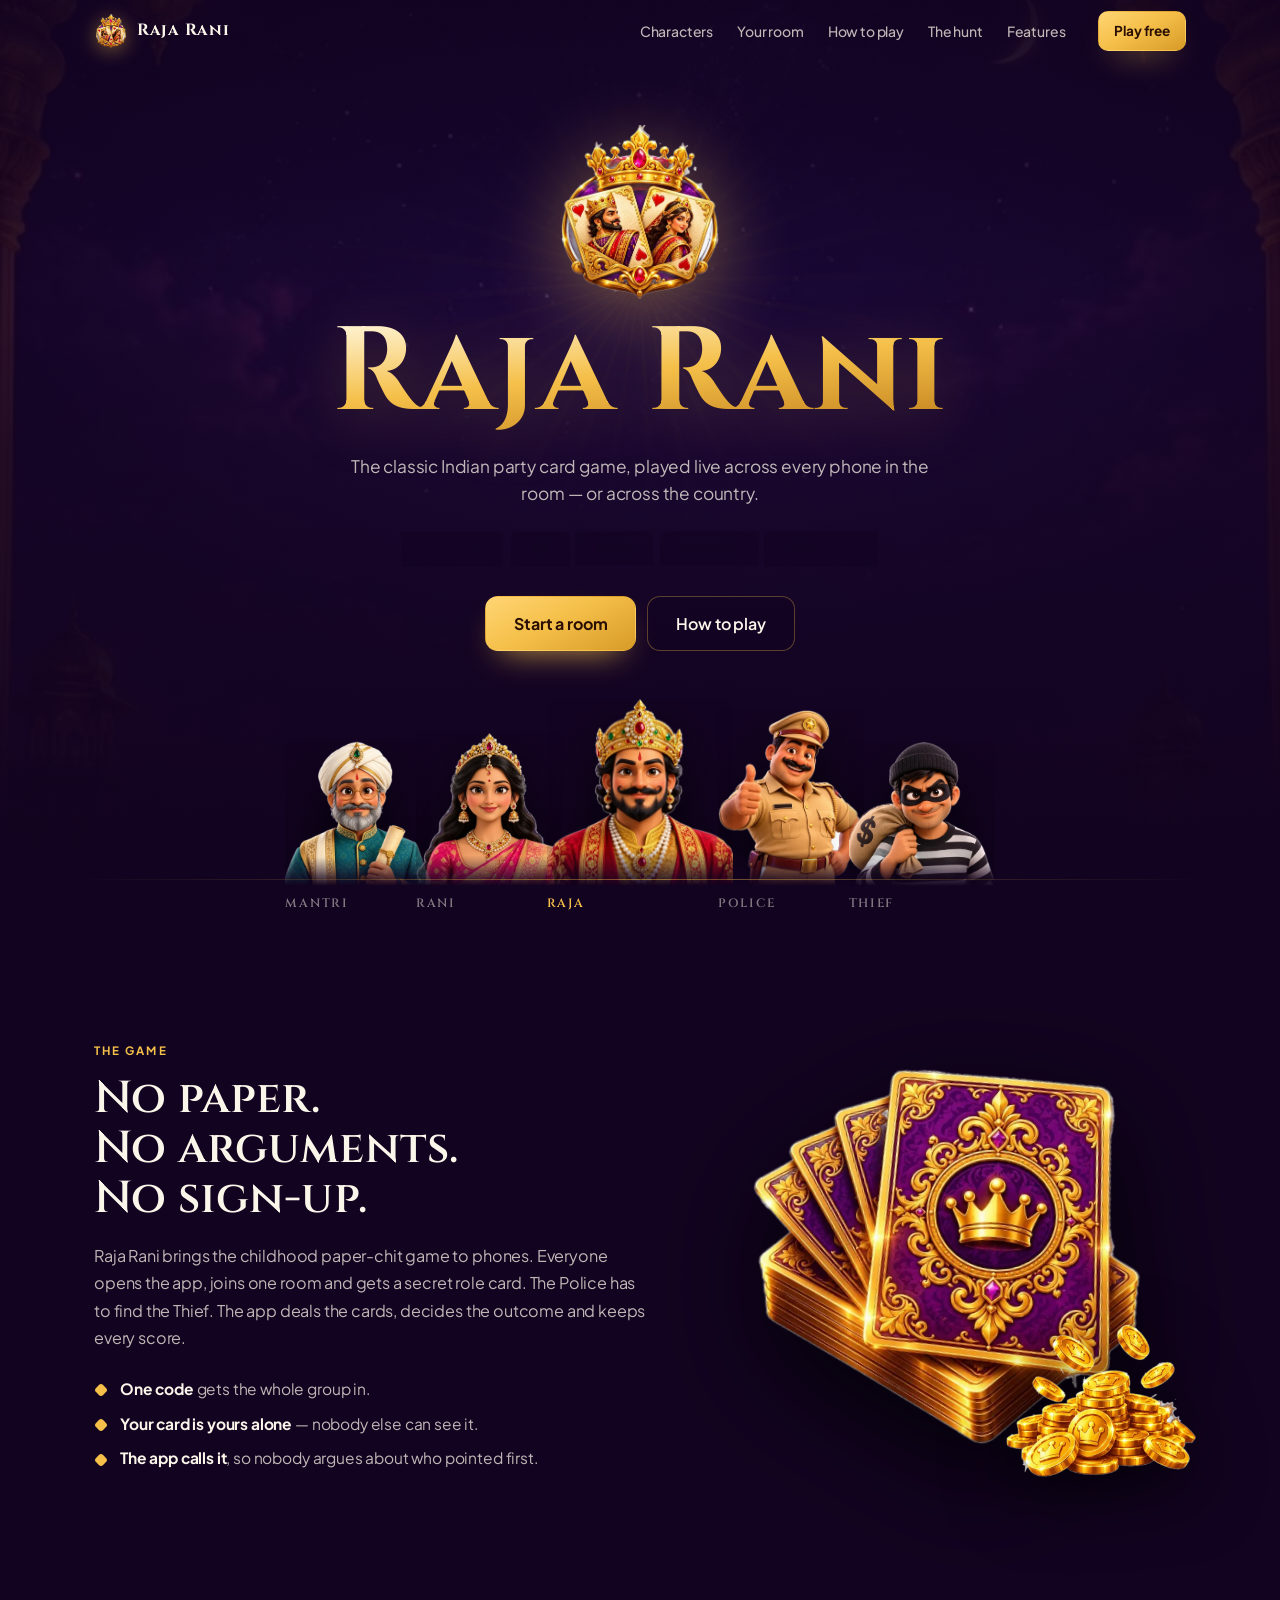
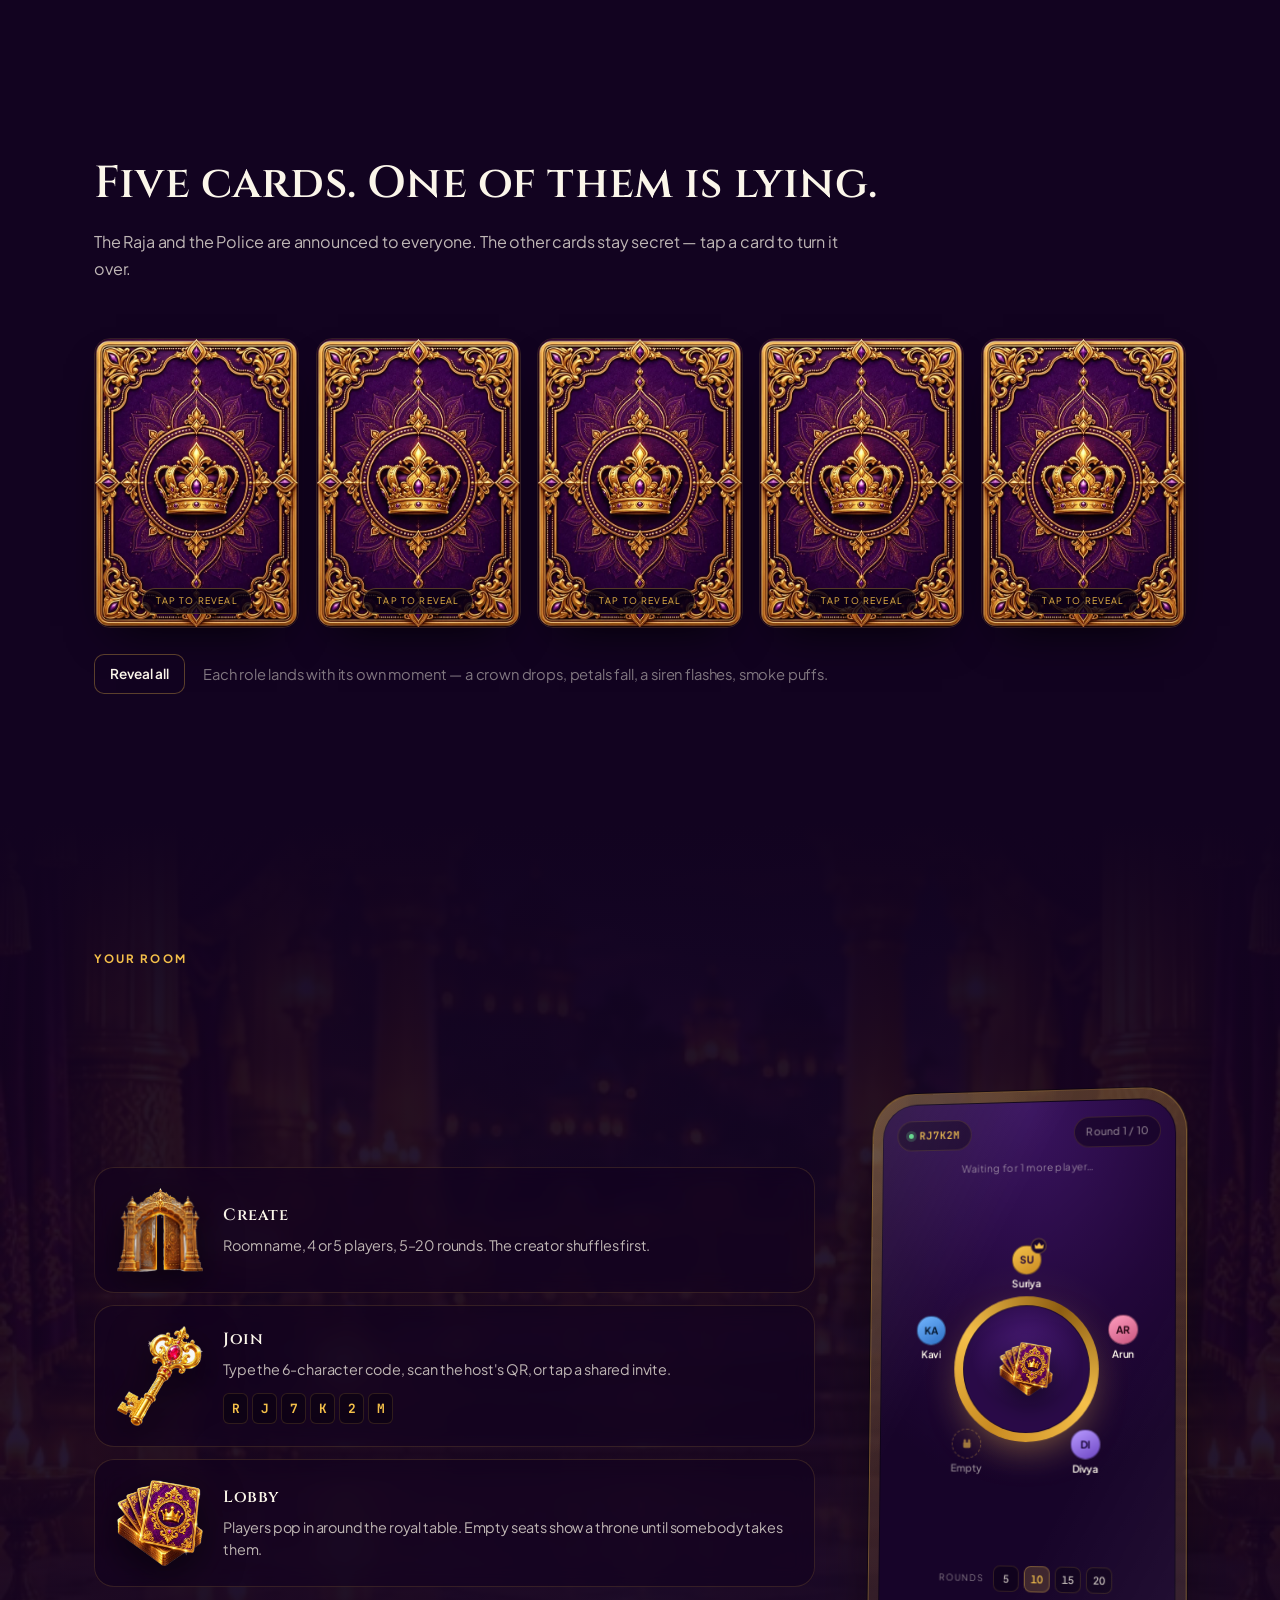
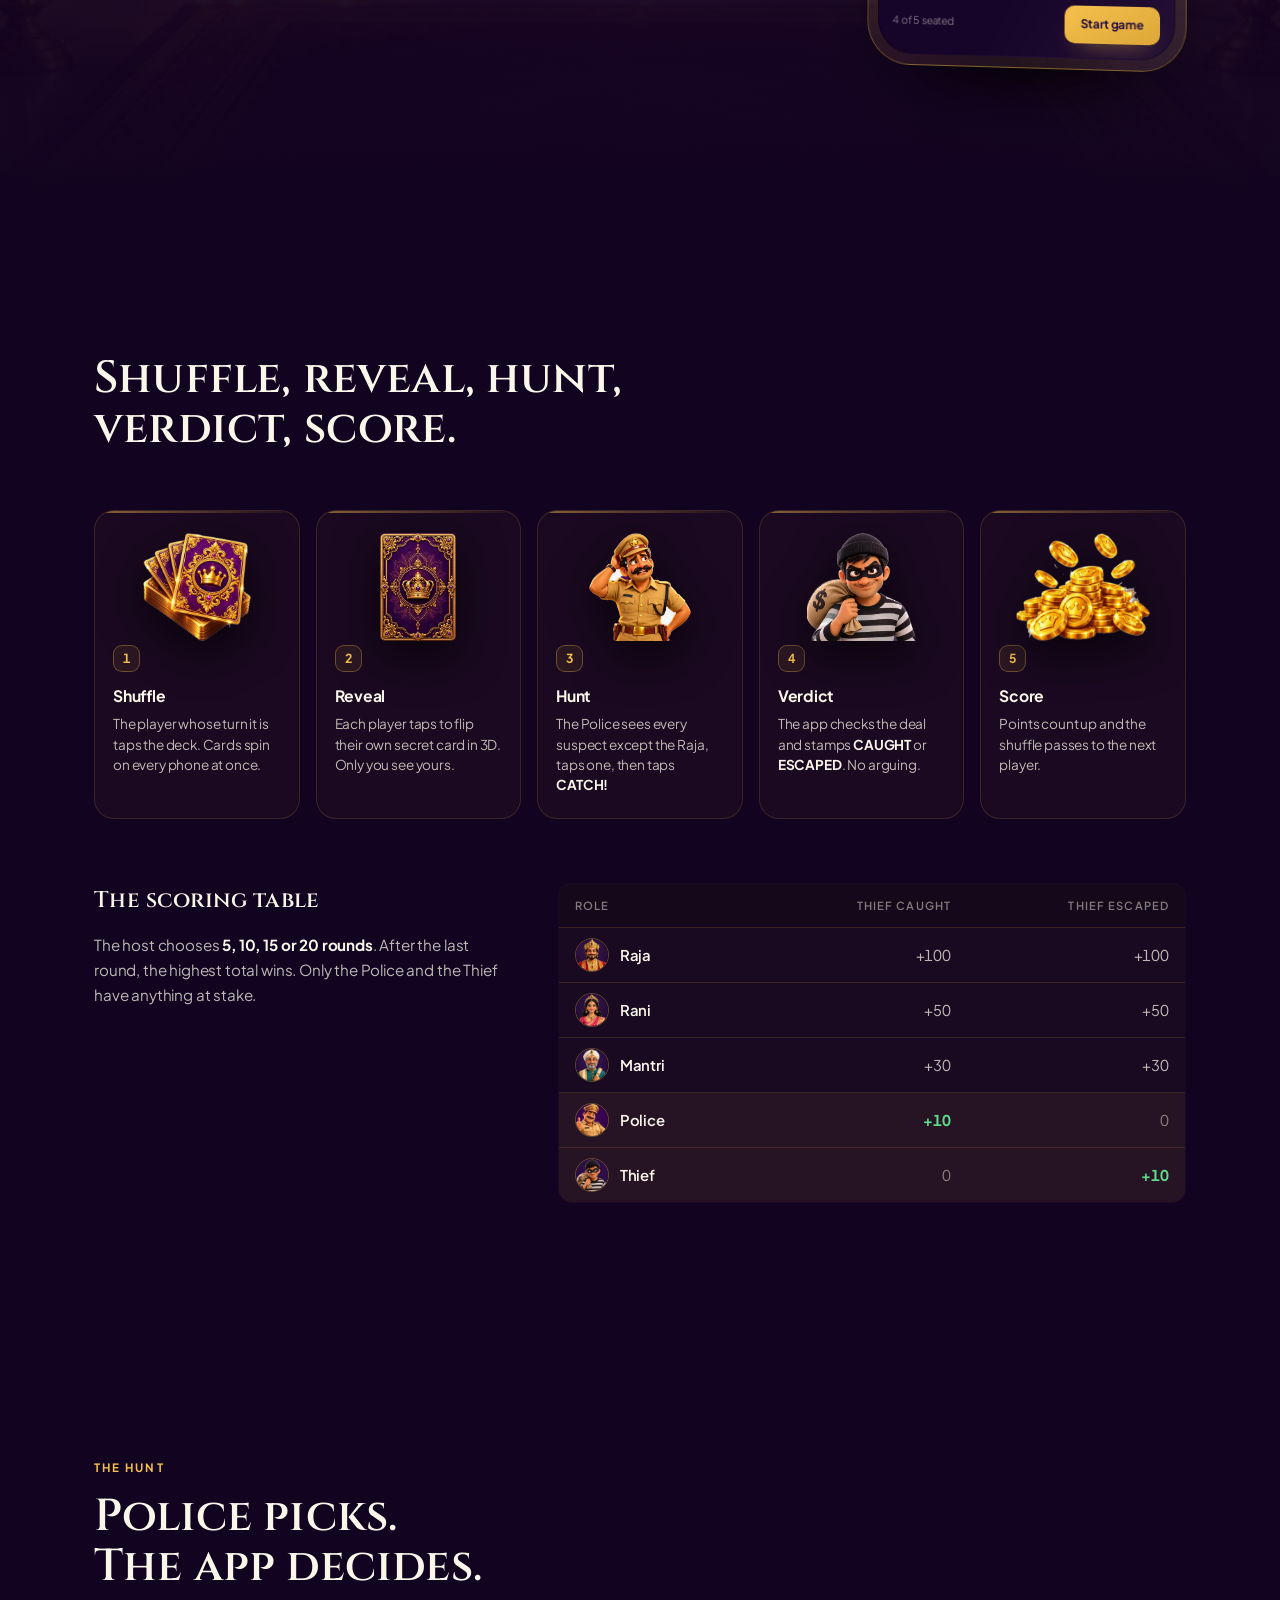
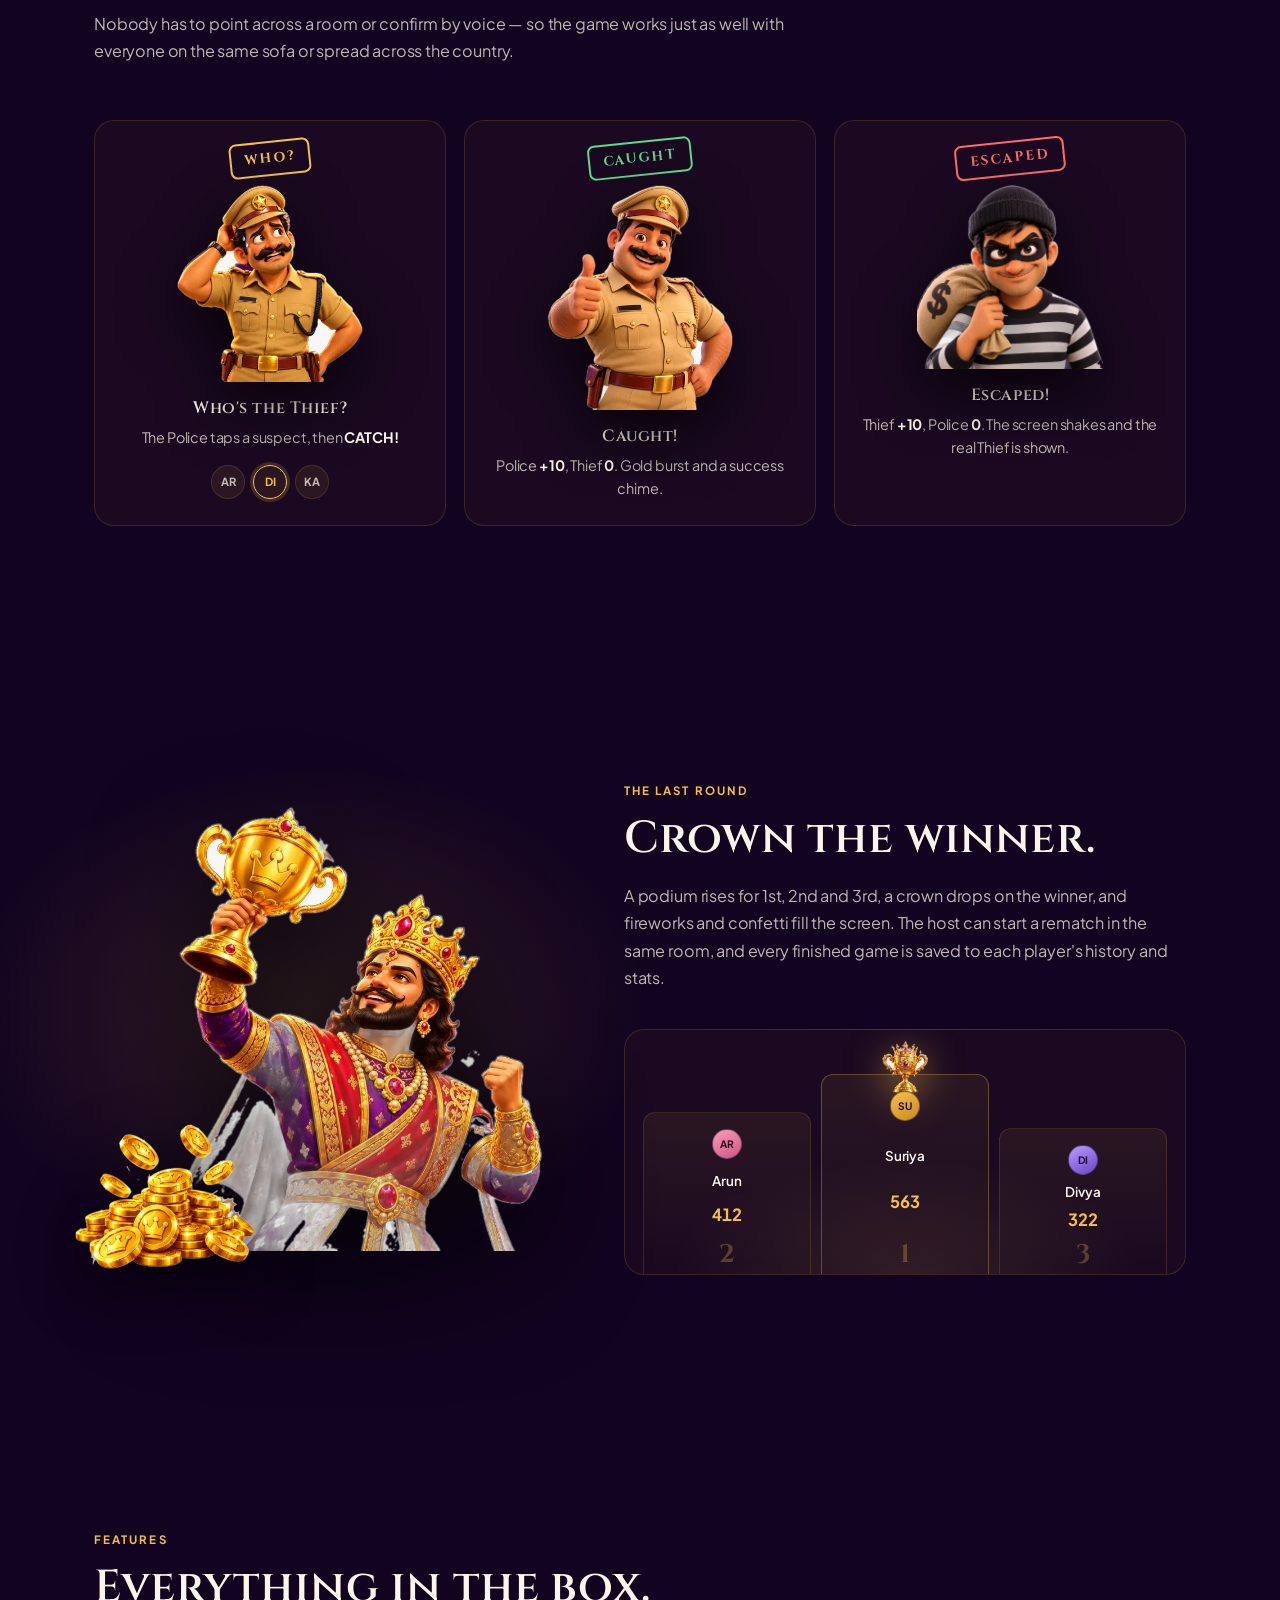
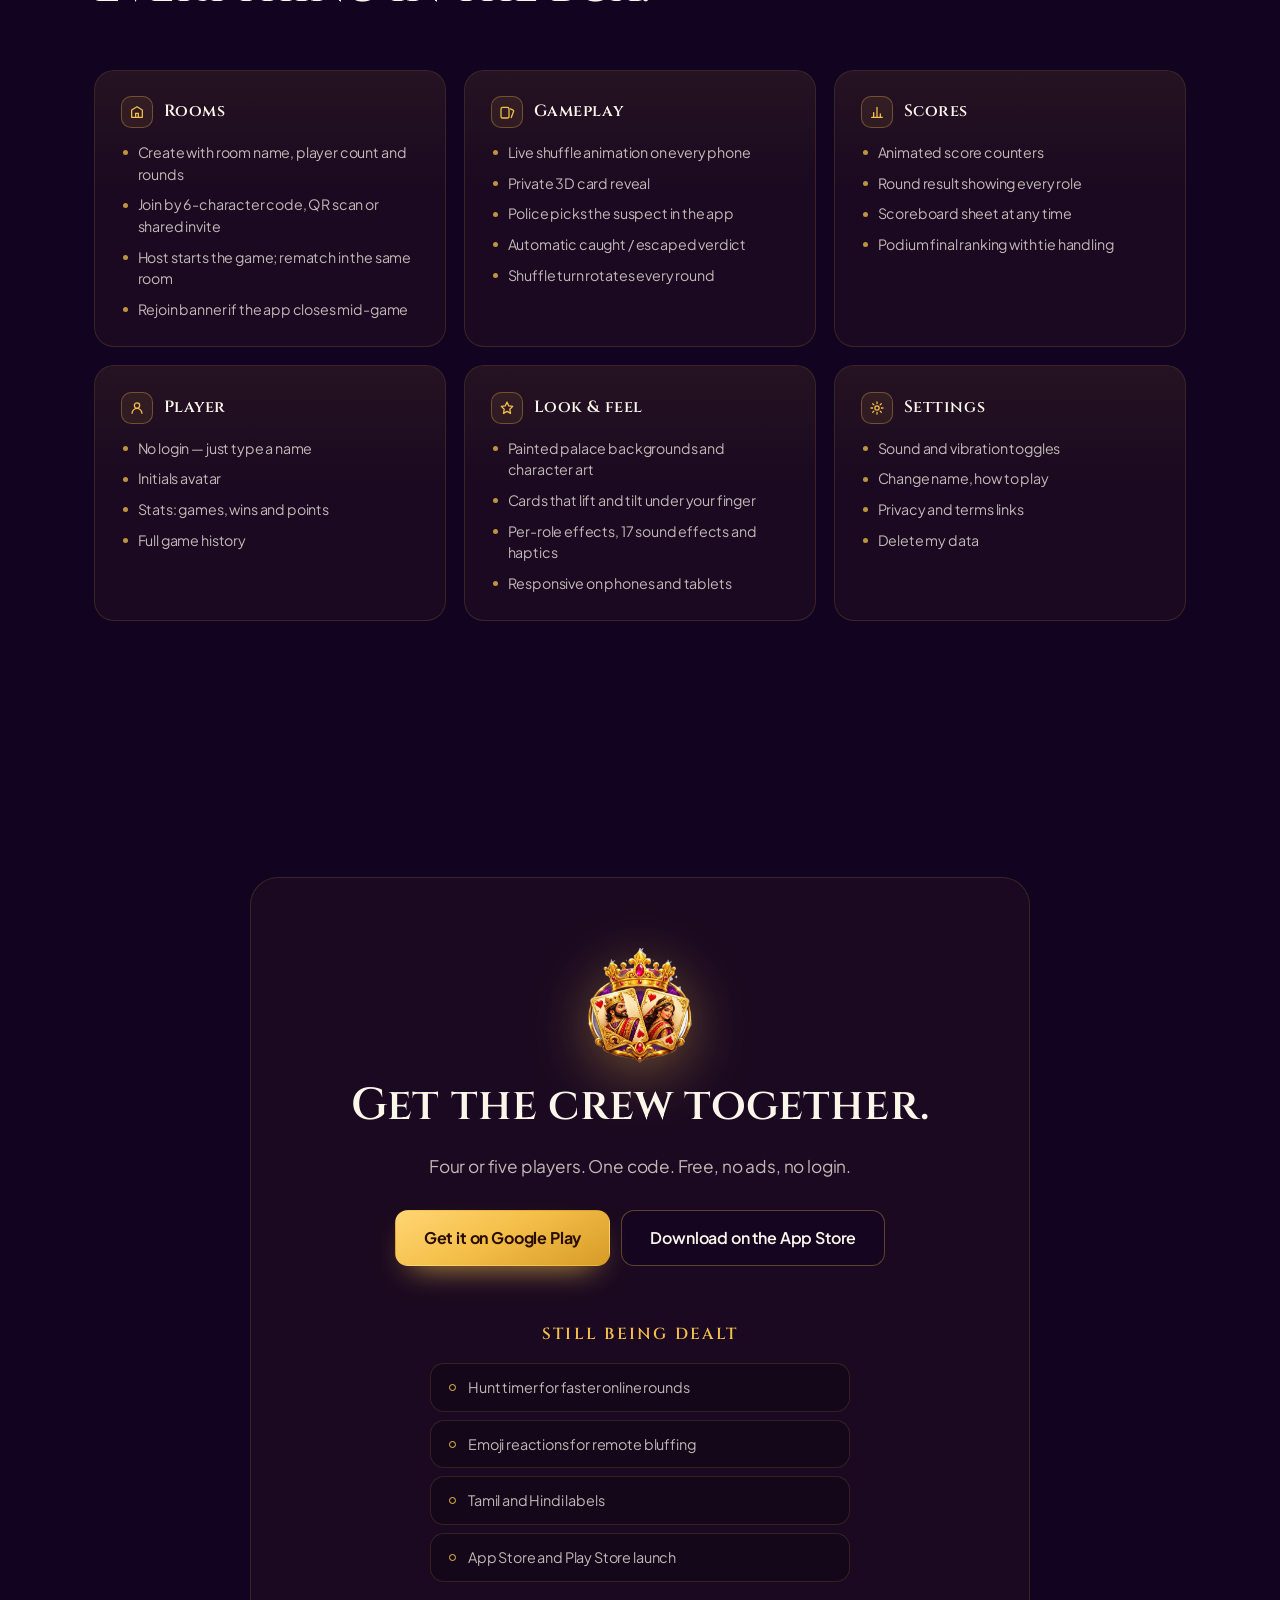
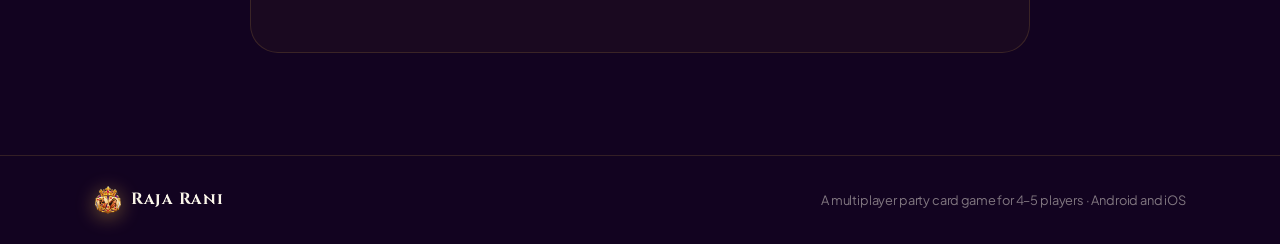
==== index.html @ c4e8ef0a "Add Raja Rani marketing site A single-page site for the Raja Rani party card game, built from the ga" ====
<!DOCTYPE html>
<html lang="en">
<head>
<meta charset="utf-8">
<meta name="viewport" content="width=device-width, initial-scale=1, viewport-fit=cover">
<title>Raja Rani — Multiplayer Party Card Game</title>
<meta name="description" content="The classic Indian party card game, played live across every phone in the room — or across the country. One room, one code, five secret roles. The Police has to find the Thief. Free, no login.">
<meta name="color-scheme" content="dark">
<meta name="theme-color" content="#130321">
<meta property="og:title" content="Raja Rani — Multiplayer Party Card Game">
<meta property="og:description" content="One room, one code, five secret roles. The Police has to find the Thief. Free, no login, 4–5 players.">
<meta property="og:type" content="website">
<meta property="og:image" content="assets/img/logo.webp">
<link rel="preconnect" href="https://fonts.googleapis.com">
<link rel="preconnect" href="https://fonts.gstatic.com" crossorigin>
<link href="https://fonts.googleapis.com/css2?family=Cinzel:wght@500;600;700&family=Plus+Jakarta+Sans:wght@400;500;600;700&family=JetBrains+Mono:wght@500&display=swap" rel="stylesheet">
<link rel="preload" as="image" href="assets/img/bg-palace.webp">
<link rel="preload" as="image" href="assets/img/logo.webp">
<link rel="stylesheet" href="styles.css">
<link rel="icon" href="assets/img/logo.webp">
</head>
<body>
<a class="skip-link" href="#main">Skip to content</a>

<!-- ───────── NAV ───────── -->
<header class="nav" id="nav">
  <div class="nav__inner">
    <a class="brand" href="#top" aria-label="Raja Rani, top of page">
      <img class="brand__mark" src="assets/img/logo.webp" alt="" width="36" height="36" decoding="async">
      <span class="brand__name">Raja&nbsp;Rani</span>
    </a>
    <nav class="nav__links" aria-label="Sections">
      <a href="#roles">Characters</a>
      <a href="#rooms">Your room</a>
      <a href="#round">How to play</a>
      <a href="#hunt">The hunt</a>
      <a href="#features">Features</a>
    </nav>
    <div class="nav__actions">
      <a class="btn btn--gold btn--sm" href="#get">Play free</a>
    </div>
  </div>
</header>

<main id="main">

<!-- ═════════ HERO ═════════ -->
<section class="hero" id="top">
  <div class="hero__bg" aria-hidden="true">
    <img src="assets/img/bg-palace.webp" alt="" width="619" height="1100" fetchpriority="high" decoding="async">
  </div>
  <div class="hero__rays" aria-hidden="true"></div>
  <div class="hero__veil" aria-hidden="true"></div>

  <div class="wrap hero__inner">
    <img class="hero__logo reveal" src="assets/img/logo.webp" alt="Raja Rani" width="691" height="760" fetchpriority="high" decoding="async">

    <h1 class="display reveal" style="--i:1">Raja Rani</h1>

    <p class="lede reveal" style="--i:2">
      The classic Indian party card game, played live across every phone in the room —
      or across the country.
    </p>

    <div class="chips reveal" style="--i:3">
      <span class="chip chip--gold">4–5 players</span>
      <span class="chip chip--gold">Free</span>
      <span class="chip">No login</span>
      <span class="chip">Plays online</span>
      <span class="chip">Android &amp; iOS</span>
    </div>

    <div class="hero__cta reveal" id="get" style="--i:4">
      <a class="btn btn--gold btn--lg" href="#rooms">Start a room</a>
      <a class="btn btn--ghost btn--lg" href="#round">How to play</a>
    </div>
  </div>

  <!-- the cast, lined up on the palace steps -->
  <div class="cast" aria-hidden="true">
    <figure class="cast__fig reveal" style="--i:0"><img src="assets/img/cut-mantri.webp" alt="" width="760" height="756" decoding="async"><figcaption>Mantri</figcaption></figure>
    <figure class="cast__fig reveal" style="--i:1"><img src="assets/img/cut-rani.webp" alt="" width="724" height="760" decoding="async"><figcaption>Rani</figcaption></figure>
    <figure class="cast__fig cast__fig--lead reveal" style="--i:2"><img src="assets/img/cut-raja.webp" alt="" width="760" height="760" decoding="async"><figcaption>Raja</figcaption></figure>
    <figure class="cast__fig reveal" style="--i:3"><img src="assets/img/cut-police.webp" alt="" width="632" height="760" decoding="async"><figcaption>Police</figcaption></figure>
    <figure class="cast__fig reveal" style="--i:4"><img src="assets/img/cut-thief.webp" alt="" width="760" height="750" decoding="async"><figcaption>Thief</figcaption></figure>
  </div>
  <div class="hero__fade" aria-hidden="true"></div>
</section>

<!-- ═════════ PITCH ═════════ -->
<section class="section pitch">
  <div class="wrap">
    <div class="pitch__grid">
      <div>
        <p class="eyebrow reveal">The game</p>
        <h2 class="h2 reveal" style="--i:1">No paper. No arguments.<br>No sign-up.</h2>
        <p class="section__lede reveal" style="--i:2">
          Raja Rani brings the childhood paper-chit game to phones. Everyone opens the app,
          joins one room and gets a secret role card. The Police has to find the Thief.
          The app deals the cards, decides the outcome and keeps every score.
        </p>
        <ul class="pitch__points" role="list">
          <li class="reveal" style="--i:0"><b>One code</b> gets the whole group in.</li>
          <li class="reveal" style="--i:1"><b>Your card is yours alone</b> — nobody else can see it.</li>
          <li class="reveal" style="--i:2"><b>The app calls it</b>, so nobody argues about who pointed first.</li>
        </ul>
      </div>
      <div class="pitch__art reveal" style="--i:1">
        <img class="pitch__deck" src="assets/img/deck.webp" alt="A fanned deck of ornate Raja Rani cards" width="619" height="620" loading="lazy" decoding="async">
        <img class="pitch__coins" src="assets/img/coins.webp" alt="" width="620" height="499" loading="lazy" decoding="async" aria-hidden="true">
      </div>
    </div>
  </div>
</section>

<!-- ═════════ CHARACTERS ═════════ -->
<section class="section roles" id="roles">
  <div class="wrap">
    <header class="section__head">
      <p class="eyebrow reveal">The characters</p>
      <h2 class="h2 reveal" style="--i:1">Five cards. One of them is lying.</h2>
      <p class="section__lede reveal" style="--i:2">
        The Raja and the Police are announced to everyone. The other cards stay secret —
        tap a card to turn it over.
      </p>
    </header>

    <div class="deckgrid" id="deckgrid">

      <button class="flip reveal" type="button" aria-pressed="false" style="--i:0" data-role="raja">
        <span class="flip__inner">
          <span class="flip__face flip__back">
            <img src="assets/img/card-back.webp" alt="" width="493" height="700" loading="lazy" decoding="async">
            <span class="flip__hint">Tap to reveal</span>
          </span>
          <span class="flip__face flip__front">
            <img src="assets/img/role-raja.webp" alt="" width="640" height="640" loading="lazy" decoding="async">
            <span class="rolecard__pts">+100</span>
            <span class="rolecard__text">
              <b class="rolecard__name">Raja</b>
              <span class="rolecard__sub">the king</span>
              <span class="rolecard__note">+100 every round</span>
            </span>
          </span>
        </span>
      </button>

      <button class="flip reveal" type="button" aria-pressed="false" style="--i:1" data-role="rani">
        <span class="flip__inner">
          <span class="flip__face flip__back">
            <img src="assets/img/card-back.webp" alt="" width="493" height="700" loading="lazy" decoding="async">
            <span class="flip__hint">Tap to reveal</span>
          </span>
          <span class="flip__face flip__front">
            <img src="assets/img/role-rani.webp" alt="" width="640" height="640" loading="lazy" decoding="async">
            <span class="rolecard__pts">+50</span>
            <span class="rolecard__text">
              <b class="rolecard__name">Rani</b>
              <span class="rolecard__sub">the queen</span>
              <span class="rolecard__note">+50 every round</span>
            </span>
          </span>
        </span>
      </button>

      <button class="flip reveal" type="button" aria-pressed="false" style="--i:2" data-role="mantri">
        <span class="flip__inner">
          <span class="flip__face flip__back">
            <img src="assets/img/card-back.webp" alt="" width="493" height="700" loading="lazy" decoding="async">
            <span class="flip__hint">Tap to reveal</span>
          </span>
          <span class="flip__face flip__front">
            <img src="assets/img/role-mantri.webp" alt="" width="640" height="640" loading="lazy" decoding="async">
            <span class="rolecard__pts">+30</span>
            <span class="rolecard__text">
              <b class="rolecard__name">Mantri</b>
              <span class="rolecard__sub">the minister</span>
              <span class="rolecard__note">+30 · 5 players only</span>
            </span>
          </span>
        </span>
      </button>

      <button class="flip reveal" type="button" aria-pressed="false" style="--i:3" data-role="police">
        <span class="flip__inner">
          <span class="flip__face flip__back">
            <img src="assets/img/card-back.webp" alt="" width="493" height="700" loading="lazy" decoding="async">
            <span class="flip__hint">Tap to reveal</span>
          </span>
          <span class="flip__face flip__front">
            <img src="assets/img/role-police.webp" alt="" width="640" height="640" loading="lazy" decoding="async">
            <span class="rolecard__pts">+10 / 0</span>
            <span class="rolecard__text">
              <b class="rolecard__name">Police</b>
              <span class="rolecard__sub">finds the Thief</span>
              <span class="rolecard__note">+10 if caught, 0 if wrong</span>
            </span>
          </span>
        </span>
      </button>

      <button class="flip reveal" type="button" aria-pressed="false" style="--i:4" data-role="thief">
        <span class="flip__inner">
          <span class="flip__face flip__back">
            <img src="assets/img/card-back.webp" alt="" width="493" height="700" loading="lazy" decoding="async">
            <span class="flip__hint">Tap to reveal</span>
          </span>
          <span class="flip__face flip__front">
            <img src="assets/img/role-thief.webp" alt="" width="640" height="640" loading="lazy" decoding="async">
            <span class="rolecard__pts">0 / +10</span>
            <span class="rolecard__text">
              <b class="rolecard__name">Thief</b>
              <span class="rolecard__sub">stays hidden</span>
              <span class="rolecard__note">+10 if escaped, 0 if caught</span>
            </span>
          </span>
        </span>
      </button>
    </div>

    <p class="deckgrid__foot reveal">
      <button class="btn btn--ghost btn--sm" type="button" id="flipAll">Reveal all</button>
      <span>Each role lands with its own moment — a crown drops, petals fall, a siren flashes, smoke puffs.</span>
    </p>
  </div>
</section>

<!-- ═════════ ROOMS ═════════ -->
<section class="section rooms" id="rooms">
  <div class="rooms__bg" aria-hidden="true">
    <img src="assets/img/bg-hall.webp" alt="" width="619" height="1100" loading="lazy" decoding="async">
  </div>
  <div class="wrap">
    <header class="section__head">
      <p class="eyebrow reveal">Your room</p>
      <h2 class="h2 reveal" style="--i:1">Six letters. Everybody's in.</h2>
    </header>

    <div class="rooms__grid">
      <div class="rooms__tiles">
        <article class="tile reveal" style="--i:0">
          <img class="tile__art" src="assets/img/door.webp" alt="" width="700" height="680" loading="lazy" decoding="async">
          <div>
            <h3>Create</h3>
            <p>Room name, 4 or 5 players, 5–20 rounds. The creator shuffles first.</p>
          </div>
        </article>
        <article class="tile reveal" style="--i:1">
          <img class="tile__art" src="assets/img/key.webp" alt="" width="533" height="620" loading="lazy" decoding="async">
          <div>
            <h3>Join</h3>
            <p>Type the 6-character code, scan the host's QR, or tap a shared invite.</p>
            <span class="codepill" aria-hidden="true"><b>R</b><b>J</b><b>7</b><b>K</b><b>2</b><b>M</b></span>
          </div>
        </article>
        <article class="tile reveal" style="--i:2">
          <img class="tile__art" src="assets/img/deck.webp" alt="" width="619" height="620" loading="lazy" decoding="async">
          <div>
            <h3>Lobby</h3>
            <p>Players pop in around the royal table. Empty seats show a throne until somebody takes them.</p>
          </div>
        </article>
      </div>

      <!-- the royal table, live -->
      <div class="rooms__device reveal" style="--i:1">
        <div class="device" id="heroDevice">
          <div class="device__screen">
            <div class="lobby">
              <div class="lobby__top">
                <span class="roomchip"><span class="roomchip__dot"></span>RJ7K2M</span>
                <span class="roomchip roomchip--ghost">Round 1 / 10</span>
              </div>
              <p class="lobby__wait">Waiting for 1 more player…</p>
              <div class="table" role="img" aria-label="Five seats around a royal table — four players joined, one empty throne, with the deck in the middle.">
                <div class="table__rim"></div>
                <div class="table__felt"></div>
                <img class="deck-img" src="assets/img/deck.webp" alt="" width="619" height="620" loading="lazy" decoding="async">
                <div class="seat seat--host" style="--a:0deg"><span class="ava">SU<i class="ava__host" aria-hidden="true"><svg viewBox="0 0 24 24" width="11" height="11"><path d="M3.4 17 1.6 7l5.2 3.8L12 3.6l5.2 7.2L22.4 7l-1.8 10z" fill="currentColor"/></svg></i></span><b>Suriya</b></div>
                <div class="seat" style="--a:72deg"><span class="ava" data-c="2">AR</span><b>Arun</b></div>
                <div class="seat" style="--a:144deg"><span class="ava" data-c="3">DI</span><b>Divya</b></div>
                <div class="seat seat--empty" style="--a:216deg">
                  <span class="ava ava--throne" aria-hidden="true">
                    <svg viewBox="0 0 24 24" width="13" height="13"><path fill="currentColor" d="M6 9V5a2 2 0 114 0v4h4V5a2 2 0 114 0v4h1v7a3 3 0 01-3 3H8a3 3 0 01-3-3V9z" opacity=".6"/></svg>
                  </span><b>Empty</b>
                </div>
                <div class="seat" style="--a:288deg"><span class="ava" data-c="4">KA</span><b>Kavi</b></div>
              </div>

              <div class="lobby__rounds" aria-hidden="true">
                <span class="lr__label">Rounds</span>
                <span class="lr">5</span><span class="lr is-on">10</span><span class="lr">15</span><span class="lr">20</span>
              </div>
              <div class="lobby__foot">
                <span class="lobby__meta">4 of 5 seated</span>
                <span class="lobby__btn">Start game</span>
              </div>
            </div>
          </div>
          <div class="device__glare" aria-hidden="true"></div>
        </div>
        <div class="device__shadow" aria-hidden="true"></div>
      </div>
    </div>
  </div>
</section>

<!-- ═════════ HOW A ROUND WORKS ═════════ -->
<section class="section" id="round">
  <div class="wrap">
    <header class="section__head">
      <p class="eyebrow reveal">How a round works</p>
      <h2 class="h2 reveal" style="--i:1">Shuffle, reveal, hunt,<br>verdict, score.</h2>
    </header>

    <ol class="steps" role="list">
      <li class="step reveal" style="--i:0">
        <img class="step__art" src="assets/img/deck.webp" alt="" width="619" height="620" loading="lazy" decoding="async">
        <span class="step__n">1</span><h3>Shuffle</h3>
        <p>The player whose turn it is taps the deck. Cards spin on every phone at once.</p>
      </li>
      <li class="step reveal" style="--i:1">
        <img class="step__art" src="assets/img/card-back.webp" alt="" width="493" height="700" loading="lazy" decoding="async">
        <span class="step__n">2</span><h3>Reveal</h3>
        <p>Each player taps to flip their own secret card in 3D. Only you see yours.</p>
      </li>
      <li class="step reveal" style="--i:2">
        <img class="step__art" src="assets/img/cut-police-think.webp" alt="" width="721" height="760" loading="lazy" decoding="async">
        <span class="step__n">3</span><h3>Hunt</h3>
        <p>The Police sees every suspect except the Raja, taps one, then taps <b>CATCH!</b></p>
      </li>
      <li class="step reveal" style="--i:3">
        <img class="step__art" src="assets/img/cut-thief.webp" alt="" width="760" height="750" loading="lazy" decoding="async">
        <span class="step__n">4</span><h3>Verdict</h3>
        <p>The app checks the deal and stamps <b>CAUGHT</b> or <b>ESCAPED</b>. No arguing.</p>
      </li>
      <li class="step reveal" style="--i:4">
        <img class="step__art" src="assets/img/coins.webp" alt="" width="620" height="499" loading="lazy" decoding="async">
        <span class="step__n">5</span><h3>Score</h3>
        <p>Points count up and the shuffle passes to the next player.</p>
      </li>
    </ol>

    <div class="scorewrap">
      <div class="scorewrap__copy reveal">
        <h3 class="h3">The scoring table</h3>
        <p>The host chooses <b>5, 10, 15 or 20 rounds</b>. After the last round, the highest total wins. Only the Police and the Thief have anything at stake.</p>
      </div>
      <table class="matrix reveal" style="--i:1">
        <caption class="sr-only">Points per role by outcome</caption>
        <thead>
          <tr><th scope="col">Role</th><th scope="col">Thief caught</th><th scope="col">Thief escaped</th></tr>
        </thead>
        <tbody>
          <tr><th scope="row"><img src="assets/img/role-raja.webp" alt="" width="640" height="640" loading="lazy" decoding="async">Raja</th><td>+100</td><td>+100</td></tr>
          <tr><th scope="row"><img src="assets/img/role-rani.webp" alt="" width="640" height="640" loading="lazy" decoding="async">Rani</th><td>+50</td><td>+50</td></tr>
          <tr><th scope="row"><img src="assets/img/role-mantri.webp" alt="" width="640" height="640" loading="lazy" decoding="async">Mantri</th><td>+30</td><td>+30</td></tr>
          <tr class="is-live"><th scope="row"><img src="assets/img/role-police.webp" alt="" width="640" height="640" loading="lazy" decoding="async">Police</th><td class="win">+10</td><td class="lose">0</td></tr>
          <tr class="is-live"><th scope="row"><img src="assets/img/role-thief.webp" alt="" width="640" height="640" loading="lazy" decoding="async">Thief</th><td class="lose">0</td><td class="win">+10</td></tr>
        </tbody>
      </table>
    </div>
  </div>
</section>

<!-- ═════════ THE HUNT ═════════ -->
<section class="section hunt" id="hunt">
  <div class="wrap">
    <header class="section__head">
      <p class="eyebrow reveal">The hunt</p>
      <h2 class="h2 reveal" style="--i:1">Police picks.<br>The app decides.</h2>
      <p class="section__lede reveal" style="--i:2">
        Nobody has to point across a room or confirm by voice — so the game works just as
        well with everyone on the same sofa or spread across the country.
      </p>
    </header>

    <div class="trio">
      <article class="tile tile--hunt reveal" style="--i:0">
        <span class="stamp stamp--ask" aria-hidden="true">WHO?</span>
        <img class="hunt__art" src="assets/img/cut-police-think.webp" alt="The Police scratching his head, deciding who to accuse" width="721" height="760" loading="lazy" decoding="async">
        <h3>Who's the Thief?</h3>
        <p>The Police taps a suspect, then <b>CATCH!</b></p>
        <div class="suspects" aria-hidden="true">
          <span class="sus">AR</span><span class="sus is-picked">DI</span><span class="sus">KA</span>
        </div>
      </article>
      <article class="tile tile--hunt reveal" style="--i:1">
        <span class="stamp stamp--caught" aria-hidden="true">CAUGHT</span>
        <img class="hunt__art" src="assets/img/cut-police.webp" alt="The Police giving a thumbs up" width="632" height="760" loading="lazy" decoding="async">
        <h3>Caught!</h3>
        <p>Police <b>+10</b>, Thief <b>0</b>. Gold burst and a success chime.</p>
      </article>
      <article class="tile tile--hunt reveal" style="--i:2">
        <span class="stamp stamp--escaped" aria-hidden="true">ESCAPED</span>
        <img class="hunt__art" src="assets/img/cut-thief.webp" alt="The Thief grinning with a swag bag over his shoulder" width="760" height="750" loading="lazy" decoding="async">
        <h3>Escaped!</h3>
        <p>Thief <b>+10</b>, Police <b>0</b>. The screen shakes and the real Thief is shown.</p>
      </article>
    </div>
  </div>
</section>

<!-- ═════════ WINNER ═════════ -->
<section class="section winner" id="winner">
  <div class="winner__glow" aria-hidden="true"></div>
  <div class="wrap">
    <div class="winner__grid">
      <figure class="winner__art reveal">
        <img class="winner__raja" src="assets/img/raja-winner.webp" alt="The Raja holding a golden trophy aloft in victory" width="747" height="792" loading="lazy" decoding="async">
        <img class="winner__coins" src="assets/img/coins.webp" alt="" width="620" height="499" loading="lazy" decoding="async" aria-hidden="true">
      </figure>

      <div class="winner__copy">
        <p class="eyebrow reveal">The last round</p>
        <h2 class="h2 reveal" style="--i:1">Crown the winner.</h2>
        <p class="section__lede reveal" style="--i:2">
          A podium rises for 1st, 2nd and 3rd, a crown drops on the winner, and fireworks
          and confetti fill the screen. The host can start a rematch in the same room, and
          every finished game is saved to each player's history and stats.
        </p>

        <div class="podium-wrap reveal" style="--i:1">
          <div class="podium" id="podium" role="img" aria-label="A three-place podium: Suriya first with 620 points, Arun second with 430, Divya third with 380.">
            <div class="pod pod--2"><span class="ava" data-c="2">AR</span><b>Arun</b><em data-count="430">0</em><i>2</i></div>
            <div class="pod pod--1">
              <img class="pod__trophy" src="assets/img/trophy.webp" alt="" width="553" height="620" loading="lazy" decoding="async">
              <span class="ava">SU</span><b>Suriya</b><em data-count="620">0</em><i>1</i>
            </div>
            <div class="pod pod--3"><span class="ava" data-c="3">DI</span><b>Divya</b><em data-count="380">0</em><i>3</i></div>
          </div>
        </div>
      </div>
    </div>
  </div>
</section>

<!-- ═════════ FEATURES ═════════ -->
<section class="section" id="features">
  <div class="wrap">
    <header class="section__head">
      <p class="eyebrow reveal">Features</p>
      <h2 class="h2 reveal" style="--i:1">Everything in the box.</h2>
    </header>

    <div class="bento">
      <article class="card reveal" style="--i:0">
        <h3 class="card__title"><span class="card__ico" aria-hidden="true">
          <svg viewBox="0 0 24 24" width="16" height="16"><path fill="none" stroke="currentColor" stroke-width="1.9" stroke-linejoin="round" d="M4 20V9l8-5 8 5v11z"/><path fill="none" stroke="currentColor" stroke-width="1.9" d="M10 20v-6h4v6"/></svg>
        </span>Rooms</h3>
        <ul role="list">
          <li>Create with room name, player count and rounds</li>
          <li>Join by 6-character code, QR scan or shared invite</li>
          <li>Host starts the game; rematch in the same room</li>
          <li>Rejoin banner if the app closes mid-game</li>
        </ul>
      </article>

      <article class="card reveal" style="--i:1">
        <h3 class="card__title"><span class="card__ico" aria-hidden="true">
          <svg viewBox="0 0 24 24" width="16" height="16"><rect x="3" y="5" width="12" height="16" rx="2.4" fill="none" stroke="currentColor" stroke-width="1.9"/><path d="M17 7.4 20.6 8.7a2 2 0 011.2 2.6l-3.4 9" fill="none" stroke="currentColor" stroke-width="1.9" stroke-linecap="round"/></svg>
        </span>Gameplay</h3>
        <ul role="list">
          <li>Live shuffle animation on every phone</li>
          <li>Private 3D card reveal</li>
          <li>Police picks the suspect in the app</li>
          <li>Automatic caught / escaped verdict</li>
          <li>Shuffle turn rotates every round</li>
        </ul>
      </article>

      <article class="card reveal" style="--i:2">
        <h3 class="card__title"><span class="card__ico" aria-hidden="true">
          <svg viewBox="0 0 24 24" width="16" height="16"><path fill="none" stroke="currentColor" stroke-width="1.9" stroke-linecap="round" d="M4 20h16M7 20v-7M12 20V5M17 20v-5"/></svg>
        </span>Scores</h3>
        <ul role="list">
          <li>Animated score counters</li>
          <li>Round result showing every role</li>
          <li>Scoreboard sheet at any time</li>
          <li>Podium final ranking with tie handling</li>
        </ul>
      </article>

      <article class="card reveal" style="--i:0">
        <h3 class="card__title"><span class="card__ico" aria-hidden="true">
          <svg viewBox="0 0 24 24" width="16" height="16"><circle cx="12" cy="8.4" r="4" fill="none" stroke="currentColor" stroke-width="1.9"/><path fill="none" stroke="currentColor" stroke-width="1.9" stroke-linecap="round" d="M4.6 20a7.4 7.4 0 0114.8 0"/></svg>
        </span>Player</h3>
        <ul role="list">
          <li>No login — just type a name</li>
          <li>Initials avatar</li>
          <li>Stats: games, wins and points</li>
          <li>Full game history</li>
        </ul>
      </article>

      <article class="card reveal" style="--i:1">
        <h3 class="card__title"><span class="card__ico" aria-hidden="true">
          <svg viewBox="0 0 24 24" width="16" height="16"><path fill="none" stroke="currentColor" stroke-width="1.9" stroke-linejoin="round" d="M12 3.2l2.6 5.6 6 .8-4.4 4.3 1.1 6.1L12 17.1 6.7 20l1.1-6.1L3.4 9.6l6-.8z"/></svg>
        </span>Look &amp; feel</h3>
        <ul role="list">
          <li>Painted palace backgrounds and character art</li>
          <li>Cards that lift and tilt under your finger</li>
          <li>Per-role effects, 17 sound effects and haptics</li>
          <li>Responsive on phones and tablets</li>
        </ul>
      </article>

      <article class="card reveal" style="--i:2">
        <h3 class="card__title"><span class="card__ico" aria-hidden="true">
          <svg viewBox="0 0 24 24" width="16" height="16"><circle cx="12" cy="12" r="3.2" fill="none" stroke="currentColor" stroke-width="1.9"/><path fill="none" stroke="currentColor" stroke-width="1.9" stroke-linecap="round" d="M12 3v2.4M12 18.6V21M21 12h-2.4M5.4 12H3M18.4 5.6l-1.7 1.7M7.3 16.7l-1.7 1.7M18.4 18.4l-1.7-1.7M7.3 7.3 5.6 5.6"/></svg>
        </span>Settings</h3>
        <ul role="list">
          <li>Sound and vibration toggles</li>
          <li>Change name, how to play</li>
          <li>Privacy and terms links</li>
          <li>Delete my data</li>
        </ul>
      </article>
    </div>
  </div>
</section>

<!-- ═════════ CTA / NEXT ═════════ -->
<section class="section next">
  <div class="wrap wrap--narrow next__inner">
    <div class="next__glow" aria-hidden="true"></div>
    <img class="next__logo reveal" src="assets/img/logo.webp" alt="" width="691" height="760" loading="lazy" decoding="async" aria-hidden="true">
    <h2 class="h2 reveal" style="--i:1">Get the crew together.</h2>
    <p class="lede reveal" style="--i:2">Four or five players. One code. Free, no ads, no login.</p>
    <div class="hero__cta reveal" style="--i:3">
      <a class="btn btn--gold btn--lg" href="#">Get it on Google Play</a>
      <a class="btn btn--ghost btn--lg" href="#">Download on the App Store</a>
    </div>

    <h3 class="next__title reveal">Still being dealt</h3>
    <ul class="nextlist" role="list">
      <li class="reveal" style="--i:0"><span class="nextlist__dot" aria-hidden="true"></span>Hunt timer for faster online rounds</li>
      <li class="reveal" style="--i:1"><span class="nextlist__dot" aria-hidden="true"></span>Emoji reactions for remote bluffing</li>
      <li class="reveal" style="--i:2"><span class="nextlist__dot" aria-hidden="true"></span>Tamil and Hindi labels</li>
      <li class="reveal" style="--i:3"><span class="nextlist__dot" aria-hidden="true"></span>App Store and Play Store launch</li>
    </ul>
  </div>
</section>

</main>

<footer class="footer">
  <div class="wrap footer__inner">
    <a class="brand brand--sm" href="#top">
      <img class="brand__mark" src="assets/img/logo.webp" alt="" width="30" height="30" loading="lazy" decoding="async">
      <span class="brand__name">Raja Rani</span>
    </a>
    <p class="footer__legal">A multiplayer party card game for 4–5 players · Android and iOS</p>
  </div>
</footer>

<script src="app.js" defer></script>
</body>
</html>
---- styles.css ----
/* ============================================================
   Raja Rani — royal night palace
   Cinzel for titles, Plus Jakarta Sans for everything else.
   ============================================================ */

/* ---------- Tokens ---------- */

:root {
  --night:  #22073A;
  --royal:  #3A1460;
  --gold:   #F5C04A;
  --ivory:  #FBF6EA;

  --bg:         #120320;
  --bg-2:       #1A0630;
  --surface:    rgba(245, 192, 74, 0.035);
  --surface-2:  rgba(245, 192, 74, 0.075);
  --solid:      #230A3C;
  --border:     rgba(245, 192, 74, 0.145);
  --border-2:   rgba(245, 192, 74, 0.32);

  --text:   #FBF6EA;
  --text-2: rgba(251, 246, 234, 0.74);
  --muted:  rgba(251, 246, 234, 0.48);

  --r-raja:   #F5C04A;
  --r-rani:   #FF9DBE;
  --r-mantri: #B99BFF;
  --r-police: #6FB4FF;
  --r-thief:  #9AA4B2;
  --win:  #5FD98A;
  --lose: #FF6B6B;

  /* strong curves — the built-in CSS easings are too weak */
  --ease-out:    cubic-bezier(0.23, 1, 0.32, 1);
  --ease-in-out: cubic-bezier(0.77, 0, 0.175, 1);

  --r-sm: 10px;
  --r-md: 14px;
  --r-lg: 20px;
  --r-xl: 28px;
  --nav-h: 62px;

  color-scheme: dark;
}

/* ---------- Base ---------- */

*, *::before, *::after { box-sizing: border-box; }

html {
  -webkit-text-size-adjust: 100%;
  -webkit-tap-highlight-color: transparent;
  scroll-behavior: smooth;
  scroll-padding-top: calc(var(--nav-h) + 18px);
  overscroll-behavior: none;
}
@media (prefers-reduced-motion: reduce) { html { scroll-behavior: auto; } }

body {
  margin: 0;
  background: var(--bg);
  color: var(--text);
  font-family: "Plus Jakarta Sans", -apple-system, BlinkMacSystemFont, "Segoe UI", sans-serif;
  font-size: 16px;
  line-height: 1.58;
  letter-spacing: -0.01em;
  -webkit-font-smoothing: antialiased;
  overflow-x: hidden;
  overscroll-behavior: none;
  padding-bottom: env(safe-area-inset-bottom);
}

img, svg { display: block; max-width: 100%; }
img { height: auto; }
button { font: inherit; color: inherit; }
a { color: inherit; text-decoration: none; }
button, a, [role="button"] { touch-action: manipulation; }

:focus-visible { outline: 2px solid var(--gold); outline-offset: 3px; border-radius: 6px; }
::selection { background: var(--gold); color: var(--night); }

.sr-only {
  position: absolute; width: 1px; height: 1px;
  padding: 0; margin: -1px; overflow: hidden;
  clip-path: inset(50%); white-space: nowrap;
}

.skip-link {
  position: fixed; top: 10px; left: 50%;
  transform: translate(-50%, -160%);
  opacity: 0; pointer-events: none; z-index: 100;
  padding: 10px 16px; border-radius: 999px;
  background: var(--gold); color: var(--night);
  font-weight: 700; font-size: 14px;
  transition: transform 180ms var(--ease-out), opacity 180ms var(--ease-out);
}
.skip-link:focus { transform: translate(-50%, 0); opacity: 1; pointer-events: auto; }

/* ---------- Typography ---------- */

.display {
  margin: 0;
  font-family: Cinzel, Georgia, serif;
  font-weight: 700;
  font-size: clamp(3.4rem, 11vw, 7.4rem);
  line-height: 0.96;
  letter-spacing: 0.012em;
  text-wrap: balance;
  background: linear-gradient(174deg, #FFF6DC 2%, var(--gold) 48%, #C07E1A 100%);
  -webkit-background-clip: text; background-clip: text;
  -webkit-text-fill-color: transparent; color: transparent;
  filter: drop-shadow(0 10px 30px rgba(245, 192, 74, .22));
}

.h2 {
  margin: 0;
  font-family: Cinzel, Georgia, serif;
  font-weight: 600;
  font-size: clamp(1.8rem, 3.6vw, 2.8rem);
  line-height: 1.12;
  letter-spacing: 0.004em;
  text-wrap: balance;
}
.h3 {
  margin: 0;
  font-family: Cinzel, Georgia, serif;
  font-weight: 600;
  font-size: clamp(1.1rem, 1.8vw, 1.4rem);
  letter-spacing: 0.012em;
}

.eyebrow {
  margin: 0 0 14px;
  font-size: 0.72rem; font-weight: 700;
  letter-spacing: 0.18em; text-transform: uppercase;
  color: var(--gold);
}

.lede {
  margin: 22px 0 0; max-width: 48ch;
  font-size: clamp(1.05rem, 1.35vw, 1.22rem);
  line-height: 1.6; color: var(--text-2);
}
.section__lede {
  margin: 18px 0 0; max-width: 62ch;
  font-size: 1.01rem; line-height: 1.68; color: var(--text-2);
}

b, strong { font-weight: 700; color: var(--text); }

/* ---------- Layout ---------- */

.wrap { width: 100%; max-width: 1180px; margin-inline: auto; padding-inline: clamp(20px, 5vw, 44px); }
.wrap--narrow { max-width: 780px; }
.section { padding-block: clamp(70px, 10vw, 128px); position: relative; }
.section__head { margin-bottom: clamp(34px, 4.6vw, 56px); }

/* ---------- Nav ---------- */

.nav { position: fixed; inset: 0 0 auto; z-index: 50; height: var(--nav-h); padding-top: env(safe-area-inset-top); }
.nav::before {
  content: ""; position: absolute; inset: 0;
  background: color-mix(in srgb, var(--bg) 70%, transparent);
  backdrop-filter: blur(20px) saturate(170%);
  -webkit-backdrop-filter: blur(20px) saturate(170%);
  mask-image: linear-gradient(to bottom, #000 72%, transparent 100%);
  opacity: 0; transition: opacity 240ms var(--ease-out);
  pointer-events: none;
}
.nav.is-stuck::before { opacity: 1; }
.nav__inner {
  position: relative; height: var(--nav-h);
  max-width: 1180px; margin-inline: auto;
  padding-inline: clamp(16px, 5vw, 44px);
  display: flex; align-items: center; gap: 22px;
}

.brand { display: inline-flex; align-items: center; gap: 9px; flex-shrink: 0; }
.brand__mark { width: 34px; height: 34px; object-fit: contain; filter: drop-shadow(0 3px 10px rgba(245,192,74,.45)); }
.brand--sm .brand__mark { width: 28px; height: 28px; }
.brand__name {
  font-family: Cinzel, Georgia, serif;
  font-weight: 700; font-size: 1.02rem; letter-spacing: 0.045em;
}

.nav__links { display: flex; gap: 2px; margin-left: auto; }
.nav__links a {
  padding: 7px 11px; border-radius: 9px;
  font-size: 0.875rem; font-weight: 500; color: var(--text-2);
  transition: color 160ms ease, background-color 160ms ease;
}
.nav__actions { display: flex; align-items: center; }

/* ---------- Buttons ---------- */

.btn {
  display: inline-flex; align-items: center; justify-content: center; gap: 8px;
  padding: 11px 20px; border-radius: 11px;
  border: 1px solid var(--border-2);
  background: var(--surface-2); color: var(--gold);
  font-weight: 600; font-size: 0.92rem; cursor: pointer; user-select: none;
  transition: transform 140ms var(--ease-out), background-color 170ms ease, border-color 170ms ease, box-shadow 170ms ease;
}
.btn:active { transform: scale(0.97); }
.btn--sm { padding: 8px 15px; font-size: 0.85rem; border-radius: 10px; }
.btn--lg { padding: 14px 28px; font-size: 1rem; border-radius: 13px; }
.btn--gold {
  background: linear-gradient(152deg, #FFD574, var(--gold) 45%, #D79B26);
  color: #2A0E02; border-color: transparent; font-weight: 700;
  box-shadow: 0 14px 32px -16px rgba(245, 192, 74, .95);
}
.btn--ghost { background: rgba(18,3,32,.5); color: var(--text); }

@media (hover: hover) and (pointer: fine) {
  .nav__links a:hover { color: var(--gold); background: var(--surface); }
  .btn--gold:hover { box-shadow: 0 18px 40px -16px rgba(245, 192, 74, 1); }
  .btn--ghost:hover, .btn:not(.btn--gold):hover { border-color: var(--gold); background: var(--surface-2); }
}

/* ═══════════ HERO ═══════════ */

.hero {
  position: relative; overflow: hidden;
  padding-top: calc(var(--nav-h) + clamp(40px, 7vh, 86px));
  padding-bottom: 0;
  min-height: 100svh;
  display: flex; flex-direction: column; justify-content: center;
}
.hero__bg { position: absolute; inset: 0; }
.hero__bg img {
  width: 100%; height: 100%;
  object-fit: cover; object-position: 50% 28%;
  opacity: .8;
}
.hero__veil {
  position: absolute; inset: 0;
  background:
    radial-gradient(72% 52% at 50% 34%, rgba(18,3,32,.26), rgba(18,3,32,.8) 74%),
    linear-gradient(to bottom, rgba(18,3,32,.72) 0%, rgba(18,3,32,.25) 32%, rgba(18,3,32,.9) 86%, var(--bg) 100%);
}
/* still gold rays — no looping rotation */
.hero__rays {
  position: absolute; top: -52%; left: 50%; width: 118vmax; aspect-ratio: 1;
  transform: translateX(-50%);
  background: repeating-conic-gradient(from 0deg at 50% 50%,
    color-mix(in srgb, var(--gold) 9%, transparent) 0deg 2.4deg,
    transparent 2.4deg 11deg);
  mask-image: radial-gradient(34% 34% at 50% 50%, #000 0%, transparent 70%);
  opacity: .5; pointer-events: none;
}
.hero__fade {
  position: absolute; inset: auto 0 0; height: 180px;
  background: linear-gradient(to bottom, transparent, var(--bg) 82%);
  pointer-events: none;
}

.hero__inner {
  position: relative; z-index: 3;
  display: grid; justify-items: center; text-align: center;
}
.hero__logo {
  width: clamp(104px, 13vw, 158px); height: auto;
  margin-bottom: 18px;
  filter: drop-shadow(0 16px 40px rgba(245, 192, 74, .45));
}
.hero .lede { margin-inline: auto; }

.chips { display: flex; flex-wrap: wrap; justify-content: center; gap: 7px; margin-top: 24px; }
.chip {
  padding: 6px 14px; border-radius: 999px;
  border: 1px solid var(--border);
  background: rgba(18, 3, 32, .5);
  backdrop-filter: blur(8px); -webkit-backdrop-filter: blur(8px);
  font-size: 0.8rem; font-weight: 500; color: var(--text-2);
}
.chip--gold { border-color: var(--border-2); color: var(--gold); font-weight: 700; }

.hero__cta { display: flex; flex-wrap: wrap; justify-content: center; gap: 11px; margin-top: 30px; }

/* the cast, lined up on the palace steps */
.cast {
  position: relative; z-index: 2;
  margin-top: clamp(22px, 4vw, 48px);
  display: flex; align-items: flex-end; justify-content: center;
  padding-inline: 12px;
}
.cast::after {
  content: ""; position: absolute; inset: auto 6% 34px;
  height: 1px;
  background: linear-gradient(90deg, transparent, var(--border-2) 22%, var(--gold) 50%, var(--border-2) 78%, transparent);
  opacity: .5;
}
.cast__fig {
  position: relative; margin: 0;
  width: clamp(76px, 11.4vw, 150px);
  margin-inline: clamp(-14px, -0.6vw, -4px);
  transition: transform 320ms var(--ease-out);
}
.cast__fig--lead { width: clamp(96px, 14.6vw, 192px); z-index: 2; }
.cast__fig img {
  width: 100%; height: auto;
  filter: drop-shadow(0 24px 30px rgba(0, 0, 0, .72));
  /* the bust art has a flat bottom edge — fade it into the steps */
  -webkit-mask-image: linear-gradient(to bottom, #000 80%, transparent 100%);
  mask-image: linear-gradient(to bottom, #000 80%, transparent 100%);
}
.cast__fig figcaption {
  margin-top: 8px;
  font-family: Cinzel, Georgia, serif;
  font-size: clamp(0.62rem, 0.95vw, 0.82rem); font-weight: 600;
  letter-spacing: 0.14em; text-transform: uppercase;
  color: var(--muted);
  transition: color 220ms ease;
}
.cast__fig--lead figcaption { color: var(--gold); }

@media (hover: hover) and (pointer: fine) {
  .cast__fig:hover { transform: translateY(-8px); }
  .cast__fig:hover figcaption { color: var(--gold); }
}

/* ═══════════ PITCH ═══════════ */

.pitch__grid {
  display: grid; grid-template-columns: minmax(0, 1.08fr) minmax(0, 0.92fr);
  gap: clamp(28px, 4.5vw, 64px); align-items: center;
}
.pitch__points { list-style: none; margin: 26px 0 0; padding: 0; display: grid; gap: 10px; }
.pitch__points li {
  position: relative; padding-left: 26px;
  font-size: 0.97rem; line-height: 1.6; color: var(--text-2);
}
.pitch__points li::before {
  content: ""; position: absolute; left: 2px; top: 0.56em;
  width: 10px; height: 10px; border-radius: 3px;
  background: var(--gold); transform: rotate(45deg);
}
.pitch__art { position: relative; display: grid; place-items: center; }
.pitch__deck {
  width: min(100%, 380px); height: auto;
  filter: drop-shadow(0 36px 54px rgba(0, 0, 0, .8));
  transform: rotate(-5deg);
}
.pitch__coins {
  position: absolute; right: -2%; bottom: -8%;
  width: min(44%, 190px); height: auto;
  filter: drop-shadow(0 20px 34px rgba(0, 0, 0, .7));
}

/* ═══════════ CHARACTER CARDS ═══════════ */

.deckgrid {
  display: grid; grid-template-columns: repeat(5, minmax(0, 1fr));
  gap: clamp(10px, 1.3vw, 18px);
}
.deckgrid__foot {
  display: flex; align-items: center; gap: 18px; flex-wrap: wrap;
  margin: 26px 0 0; font-size: 0.92rem; color: var(--muted); max-width: 70ch;
}

.flip {
  --role: var(--gold);
  display: block; width: 100%; aspect-ratio: 3 / 4.25;
  padding: 0; border: 0; background: none; cursor: pointer;
  perspective: 1100px;
  transition: transform 150ms var(--ease-out);
}
.flip:active { transform: scale(0.97); }
.flip[data-role="rani"]   { --role: var(--r-rani); }
.flip[data-role="mantri"] { --role: var(--r-mantri); }
.flip[data-role="police"] { --role: var(--r-police); }
.flip[data-role="thief"]  { --role: var(--r-thief); }

.flip__inner {
  position: relative; display: block; width: 100%; height: 100%;
  transform-style: preserve-3d;
  transition: transform 520ms var(--ease-in-out);
}
.flip[aria-pressed="true"] .flip__inner { transform: rotateY(180deg); }

.flip__face {
  position: absolute; inset: 0;
  backface-visibility: hidden; -webkit-backface-visibility: hidden;
  border-radius: 16px; overflow: hidden;
  border: 1px solid var(--border);
  box-shadow: 0 20px 44px -22px rgba(0, 0, 0, .9);
}
.flip__face img { width: 100%; height: 100%; object-fit: cover; }

.flip__back img { object-position: 50% 50%; }
.flip__hint {
  position: absolute; left: 50%; bottom: 13px; z-index: 2;
  transform: translateX(-50%);
  padding: 5px 13px; border-radius: 999px;
  background: rgba(9, 1, 18, .82);
  backdrop-filter: blur(6px); -webkit-backdrop-filter: blur(6px);
  border: 1px solid rgba(245, 192, 74, .3);
  font-size: 0.56rem; letter-spacing: 0.13em; text-transform: uppercase;
  color: var(--gold); white-space: nowrap;
}

.flip__front {
  transform: rotateY(180deg);
  border-color: color-mix(in srgb, var(--role) 42%, transparent);
  background: var(--bg-2);
}
.flip__front img { object-position: 50% 16%; }
.flip__front::after {
  content: ""; position: absolute; inset: 7px; z-index: 2;
  border: 1px solid color-mix(in srgb, var(--role) 32%, transparent);
  border-radius: 10px; pointer-events: none;
}
.rolecard__pts {
  position: absolute; top: 11px; right: 11px; z-index: 3;
  padding: 4px 9px; border-radius: 999px;
  background: rgba(18, 3, 32, .72);
  backdrop-filter: blur(8px); -webkit-backdrop-filter: blur(8px);
  border: 1px solid color-mix(in srgb, var(--role) 40%, transparent);
  font-size: 0.62rem; font-weight: 700; color: var(--role);
}
.rolecard__text {
  position: absolute; inset: auto 0 0; z-index: 3;
  display: grid; gap: 1px;
  padding: 44px 12px 14px;
  background: linear-gradient(to top, rgba(14, 2, 26, .97) 42%, rgba(14, 2, 26, .72) 72%, transparent);
  text-align: center;
}
.rolecard__name {
  font-family: Cinzel, Georgia, serif;
  font-size: clamp(1rem, 1.5vw, 1.24rem); font-weight: 700;
  letter-spacing: 0.055em; color: var(--role);
}
.rolecard__sub { font-size: 0.72rem; color: var(--muted); }
.rolecard__note {
  margin-top: 8px; padding-top: 8px;
  border-top: 1px solid rgba(245, 192, 74, .18);
  font-size: 0.67rem; color: var(--text-2); line-height: 1.4;
}

@media (hover: hover) and (pointer: fine) {
  .flip:hover .flip__face { border-color: var(--border-2); }
  .flip[aria-pressed="true"]:hover .flip__front {
    border-color: var(--role);
    box-shadow: 0 20px 50px -20px color-mix(in srgb, var(--role) 55%, transparent);
  }
}

/* ═══════════ ROOMS ═══════════ */

.rooms { overflow: hidden; }
.rooms__bg { position: absolute; inset: 0; z-index: 0; }
.rooms__bg::after {
  content: ""; position: absolute; inset: 0;
  background: linear-gradient(to bottom, var(--bg) 0%, rgba(18,3,32,.84) 28%, rgba(18,3,32,.84) 72%, var(--bg) 100%);
}
.rooms__bg img { width: 100%; height: 100%; object-fit: cover; opacity: .5; }
.rooms .wrap { position: relative; z-index: 1; }

.rooms__grid {
  display: grid; grid-template-columns: minmax(0, 1fr) minmax(0, 320px);
  gap: clamp(28px, 4vw, 56px); align-items: center;
}
.rooms__tiles { display: grid; gap: 12px; }

.tile {
  position: relative; overflow: hidden;
  display: flex; align-items: center; gap: 20px;
  padding: 20px 22px;
  border-radius: var(--r-lg);
  border: 1px solid var(--border);
  background: rgba(18, 3, 32, .62);
  backdrop-filter: blur(10px); -webkit-backdrop-filter: blur(10px);
  transition: transform 260ms var(--ease-out), border-color 260ms ease;
}
.tile__art {
  width: clamp(64px, 7vw, 86px); height: auto; flex-shrink: 0;
  filter: drop-shadow(0 12px 20px rgba(0, 0, 0, .6));
}
.tile h3 {
  margin: 0 0 5px;
  font-family: Cinzel, Georgia, serif; font-size: 1.02rem; font-weight: 600; letter-spacing: 0.035em;
}
.tile p { margin: 0; font-size: 0.9rem; line-height: 1.55; color: var(--text-2); }

@media (hover: hover) and (pointer: fine) {
  .tile:hover { transform: translateY(-3px); border-color: var(--border-2); }
}

.codepill { display: flex; gap: 4px; margin-top: 13px; }
.codepill b {
  display: grid; place-items: center;
  width: 25px; height: 31px; border-radius: 6px;
  background: rgba(0, 0, 0, .3); border: 1px solid var(--border);
  font-family: "JetBrains Mono", ui-monospace, monospace;
  font-size: 0.8rem; color: var(--gold);
}

/* device + royal table */
.rooms__device { position: relative; justify-self: center; width: 100%; max-width: 320px; }
.device {
  position: relative; width: 100%; aspect-ratio: 328 / 592;
  padding: 10px; border-radius: 44px;
  background: linear-gradient(165deg, rgba(245, 192, 74, .28), rgba(245, 192, 74, .06));
  border: 1px solid var(--border-2);
  box-shadow: 0 40px 90px -40px rgba(0, 0, 0, .95), 0 0 0 1px rgba(0, 0, 0, .4);
  transform: perspective(1400px) rotateY(-8deg) rotateX(2.5deg) translateZ(0);
  transition: transform 700ms var(--ease-out);
}
.device__screen {
  position: relative; height: 100%; border-radius: 35px; overflow: hidden;
  background: radial-gradient(90% 70% at 50% 0%, var(--royal), var(--night) 62%, #170429 100%);
  border: 1px solid rgba(0, 0, 0, .45);
}
.device__glare {
  position: absolute; inset: 0; border-radius: 44px; pointer-events: none;
  background: linear-gradient(118deg, rgba(255,255,255,.09) 0%, transparent 34%, transparent 66%, rgba(255,255,255,.05) 100%);
}
.device__shadow {
  position: absolute; left: 8%; right: 8%; bottom: -24px; height: 56px;
  background: radial-gradient(50% 50% at 50% 50%, rgba(0,0,0,.6), transparent 72%);
  filter: blur(14px); z-index: -1; pointer-events: none;
}

.lobby { position: absolute; inset: 0; display: flex; flex-direction: column; padding: 16px 14px 14px; }
.lobby__top { display: flex; gap: 7px; align-items: center; }
.roomchip {
  display: inline-flex; align-items: center; gap: 6px;
  padding: 6px 11px; border-radius: 999px;
  background: rgba(18, 3, 32, .62);
  backdrop-filter: blur(12px); -webkit-backdrop-filter: blur(12px);
  border: 1px solid var(--border);
  font-family: "JetBrains Mono", ui-monospace, monospace;
  font-size: 0.66rem; font-weight: 500; letter-spacing: 0.1em; color: var(--gold);
}
.roomchip--ghost { margin-left: auto; color: var(--muted); letter-spacing: 0.02em; font-family: inherit; }
.roomchip__dot {
  width: 5px; height: 5px; border-radius: 50%; background: var(--win);
  box-shadow: 0 0 0 3px color-mix(in srgb, var(--win) 22%, transparent);
}

.table { position: relative; flex: 1; margin: 8px 0; display: grid; place-items: center; }
.table::before {
  content: ""; position: absolute;
  width: 230px; aspect-ratio: 1; border-radius: 50%;
  background: radial-gradient(circle, color-mix(in srgb, var(--gold) 11%, transparent), transparent 66%);
  pointer-events: none;
}
.table__rim, .table__felt { position: absolute; border-radius: 50%; }
.table__rim {
  width: 146px; aspect-ratio: 1;
  background: conic-gradient(from 210deg, #C98B22, var(--gold), #8E5E12, var(--gold), #C98B22);
  box-shadow: 0 16px 40px -18px rgba(245, 192, 74, .6);
}
.table__felt {
  width: 128px; aspect-ratio: 1;
  background: radial-gradient(60% 60% at 50% 35%, #4B1C7A, #2A0B48 75%);
  border: 1px solid rgba(0, 0, 0, .35);
}
.deck-img {
  position: absolute; width: 54px; height: auto;
  filter: drop-shadow(0 8px 14px rgba(0, 0, 0, .7));
}

.seat {
  position: absolute; left: 50%; top: 50%;
  width: 54px;
  display: grid; justify-items: center; gap: 3px;
  transform: translate(-50%, -50%) rotate(var(--a)) translateY(-102px) rotate(calc(var(--a) * -1));
  text-align: center;
}
.seat b { font-size: 0.63rem; font-weight: 600; line-height: 1.2; }
.seat__tag {
  font-style: normal; font-size: 0.52rem; letter-spacing: 0.08em;
  text-transform: uppercase; color: var(--gold);
}
.seat--empty b { color: var(--muted); }

.ava {
  position: relative;
  display: grid; place-items: center;
  width: 30px; height: 30px; border-radius: 50%;
  background: linear-gradient(150deg, var(--gold), #C98B22);
  color: var(--night);
  font-size: 0.64rem; font-weight: 700;
  border: 1.5px solid rgba(18, 3, 32, .45);
  flex-shrink: 0;
}
.ava[data-c="2"] { background: linear-gradient(150deg, var(--r-rani), #C9557F); color: #2A0616; }
.ava[data-c="3"] { background: linear-gradient(150deg, var(--r-mantri), #6C45C4); color: #190636; }
.ava[data-c="4"] { background: linear-gradient(150deg, var(--r-police), #2C6FC4); color: #04162E; }
.ava--throne { background: none; border: 1.5px dashed var(--border-2); color: var(--gold); }
.ava__host {
  position: absolute; top: -8px; right: -6px;
  display: grid; place-items: center;
  width: 16px; height: 16px; border-radius: 50%;
  background: #1A0630; border: 1px solid var(--border-2);
  color: var(--gold);
}

.lobby__wait {
  margin: 11px 0 0; text-align: center;
  font-size: 0.64rem; letter-spacing: 0.04em; color: var(--muted);
}
.lobby__rounds {
  display: flex; align-items: center; justify-content: center; gap: 5px;
  margin-bottom: 12px;
}
.lr__label {
  margin-right: 4px;
  font-size: 0.56rem; letter-spacing: 0.1em; text-transform: uppercase; color: var(--muted);
}
.lr {
  display: grid; place-items: center;
  min-width: 26px; padding: 4px 6px; border-radius: 7px;
  background: rgba(0, 0, 0, .28); border: 1px solid var(--border);
  font-size: 0.64rem; font-weight: 600; color: var(--text-2);
  font-variant-numeric: tabular-nums;
}
.lr.is-on {
  background: color-mix(in srgb, var(--gold) 18%, transparent);
  border-color: var(--border-2); color: var(--gold);
}
.lobby__foot { display: flex; align-items: center; gap: 10px; }
.lobby__meta { font-size: 0.66rem; color: var(--muted); }
.lobby__btn {
  margin-left: auto; padding: 9px 16px; border-radius: 10px;
  background: linear-gradient(150deg, var(--gold), #DCA32F);
  color: var(--night); font-size: 0.74rem; font-weight: 700;
  box-shadow: 0 10px 24px -14px rgba(245, 192, 74, .9);
}

/* ═══════════ STEPS ═══════════ */

.steps {
  list-style: none; margin: 0; padding: 0;
  display: grid; grid-template-columns: repeat(5, minmax(0, 1fr));
  gap: clamp(10px, 1.3vw, 16px);
}
.step {
  position: relative; overflow: hidden;
  padding: 0 18px 22px;
  border-radius: var(--r-lg);
  border: 1px solid var(--border); background: var(--surface);
}
.step::after {
  content: ""; position: absolute; inset: 0 0 auto; height: 2px;
  background: linear-gradient(90deg, var(--gold), transparent); opacity: .5;
}
.step__art {
  width: 100%; height: clamp(84px, 9vw, 108px);
  object-fit: contain;
  margin: 22px auto 4px;
  filter: drop-shadow(0 14px 22px rgba(0, 0, 0, .66));
}
.step__n {
  display: grid; place-items: center;
  width: 27px; height: 27px; border-radius: 9px;
  background: var(--surface-2); border: 1px solid var(--border-2);
  color: var(--gold); font-size: 0.78rem; font-weight: 700;
  font-variant-numeric: tabular-nums;
}
.step h3 { margin: 12px 0 5px; font-size: 0.98rem; font-weight: 700; letter-spacing: -0.015em; }
.step p { margin: 0; font-size: 0.85rem; line-height: 1.5; color: var(--text-2); }

/* ═══════════ SCORING MATRIX ═══════════ */

.scorewrap {
  margin-top: clamp(40px, 5vw, 64px);
  display: grid; grid-template-columns: minmax(0, 0.8fr) minmax(0, 1.2fr);
  gap: clamp(24px, 3.5vw, 52px); align-items: start;
}
.scorewrap > * { min-width: 0; }
.scorewrap__copy p { margin: 14px 0 0; color: var(--text-2); font-size: 0.95rem; line-height: 1.65; }

.matrix {
  width: 100%; border-collapse: collapse;
  border: 1px solid var(--border); border-radius: var(--r-md);
  overflow: hidden; font-size: 0.93rem; background: var(--surface);
}
.matrix thead th {
  padding: 13px 16px; text-align: right;
  font-size: 0.7rem; letter-spacing: 0.1em; text-transform: uppercase;
  color: var(--muted); font-weight: 600;
  background: rgba(0, 0, 0, .2);
  border-bottom: 1px solid var(--border);
}
.matrix thead th:first-child { text-align: left; }
.matrix tbody th {
  display: flex; align-items: center; gap: 11px;
  padding: 10px 16px; text-align: left; font-weight: 600;
}
.matrix tbody th img {
  width: 34px; height: 34px; border-radius: 50%;
  object-fit: cover; object-position: 50% 14%;
  border: 1px solid var(--border-2); flex-shrink: 0;
}
.matrix tbody td {
  padding: 10px 16px; text-align: right;
  font-variant-numeric: tabular-nums; color: var(--text-2);
}
.matrix tbody tr { border-bottom: 1px solid var(--border); }
.matrix tbody tr:last-child { border-bottom: 0; }
.matrix tbody tr.is-live { background: color-mix(in srgb, var(--gold) 5%, transparent); }
.matrix .win  { color: var(--win); font-weight: 700; }
.matrix .lose { color: var(--muted); }

/* ═══════════ THE HUNT ═══════════ */

.trio {
  display: grid; grid-template-columns: repeat(3, minmax(0, 1fr));
  gap: clamp(12px, 1.4vw, 18px);
}
.tile--hunt {
  display: block; text-align: center;
  padding: 64px 22px 26px;
  background: var(--surface); backdrop-filter: none; -webkit-backdrop-filter: none;
}
.hunt__art {
  width: clamp(132px, 17vw, 186px); height: auto;
  margin: 0 auto 14px;
  filter: drop-shadow(0 22px 30px rgba(0, 0, 0, .7));
}
.stamp {
  position: absolute; top: 20px; left: 50%;
  padding: 5px 13px;
  border: 2px solid currentColor; border-radius: 7px;
  font-family: Cinzel, Georgia, serif;
  font-size: 0.84rem; font-weight: 700; letter-spacing: 0.15em;
  transform: translateX(-50%) rotate(-6deg) scale(1.24);
  opacity: 0;
  transition: transform 360ms var(--ease-out), opacity 300ms var(--ease-out);
  transition-delay: 240ms;
}
.reveal.is-in .stamp { transform: translateX(-50%) rotate(-6deg) scale(1); opacity: 1; }
.stamp--ask     { color: var(--gold); }
.stamp--caught  { color: var(--win); }
.stamp--escaped { color: var(--lose); }

.suspects { display: flex; justify-content: center; gap: 8px; margin-top: 16px; }
.sus {
  display: grid; place-items: center;
  width: 34px; height: 34px; border-radius: 50%;
  background: var(--surface-2); border: 1px solid var(--border);
  font-size: 0.7rem; font-weight: 700; color: var(--text-2);
}
.sus.is-picked {
  border-color: var(--gold); color: var(--gold);
  box-shadow: 0 0 0 3px color-mix(in srgb, var(--gold) 18%, transparent);
}

/* ═══════════ WINNER ═══════════ */

.winner { overflow: hidden; }
.winner__glow {
  position: absolute; inset: 0;
  background: radial-gradient(38% 48% at 24% 48%, color-mix(in srgb, var(--gold) 16%, transparent), transparent 70%);
  pointer-events: none;
}
.winner__grid {
  position: relative;
  display: grid; grid-template-columns: minmax(0, 0.92fr) minmax(0, 1.08fr);
  gap: clamp(26px, 4vw, 60px); align-items: center;
}
.winner__art { position: relative; margin: 0; display: grid; place-items: center; }
.winner__raja {
  width: min(100%, 420px); height: auto;
  filter: drop-shadow(0 34px 52px rgba(0, 0, 0, .8));
}
.winner__coins {
  position: absolute; left: -4%; bottom: -4%;
  width: min(42%, 180px); height: auto;
  filter: drop-shadow(0 18px 30px rgba(0, 0, 0, .7));
}

.podium-wrap { margin-top: clamp(26px, 3vw, 40px); }
.podium {
  display: grid; grid-template-columns: repeat(3, minmax(0, 1fr));
  align-items: end; gap: 10px;
  padding: 44px 18px 0;
  border-radius: var(--r-lg);
  border: 1px solid var(--border);
  background:
    radial-gradient(60% 70% at 50% 100%, color-mix(in srgb, var(--gold) 11%, transparent), transparent 70%),
    var(--surface);
  overflow: hidden;
}
.pod {
  position: relative;
  display: grid; justify-items: center; gap: 5px;
  padding: 16px 8px 40px;
  border-radius: 12px 12px 0 0;
  background: linear-gradient(to bottom, var(--surface-2), transparent);
  border: 1px solid var(--border); border-bottom: 0;
  transform-origin: bottom; transform: scaleY(0.6);
  transition: transform 620ms var(--ease-out);
}
.reveal.is-in .pod { transform: scaleY(1); }
.pod--1 { height: 200px; order: 2; border-color: var(--border-2); transition-delay: 120ms; }
.pod--2 { height: 162px; order: 1; }
.pod--3 { height: 146px; order: 3; transition-delay: 60ms; }
.pod b { font-size: 0.84rem; font-weight: 600; }
.pod em {
  font-style: normal; font-size: 1.05rem; font-weight: 700;
  color: var(--gold); font-variant-numeric: tabular-nums;
}
.pod i {
  position: absolute; left: 50%; bottom: 7px; transform: translateX(-50%);
  font-style: normal; line-height: 1;
  font-family: Cinzel, Georgia, serif; font-size: 1.6rem; font-weight: 700;
  color: color-mix(in srgb, var(--gold) 28%, transparent);
}
.pod__trophy {
  position: absolute; left: 50%; top: -34px;
  transform: translateX(-50%);
  width: 46px; height: auto;
  filter: drop-shadow(0 8px 18px rgba(245, 192, 74, .55));
}

/* ═══════════ FEATURES ═══════════ */

.bento {
  display: grid; grid-template-columns: repeat(3, minmax(0, 1fr));
  gap: clamp(12px, 1.4vw, 18px);
}
.card {
  position: relative; overflow: hidden;
  padding: clamp(20px, 2vw, 26px);
  border-radius: var(--r-lg);
  border: 1px solid var(--border); background: var(--surface);
  transition: transform 260ms var(--ease-out), border-color 260ms ease;
}
.card::before {
  content: ""; position: absolute; inset: 0 0 auto; height: 120px;
  background: linear-gradient(to bottom, rgba(245, 192, 74, .05), transparent);
  pointer-events: none;
}
.card__title {
  position: relative;
  display: flex; align-items: center; gap: 11px; margin: 0 0 14px;
  font-family: Cinzel, Georgia, serif; font-size: 1.02rem; font-weight: 600; letter-spacing: 0.035em;
}
.card__ico {
  display: grid; place-items: center;
  width: 32px; height: 32px; border-radius: 10px;
  background: var(--surface-2); border: 1px solid var(--border-2);
  color: var(--gold); flex-shrink: 0;
}
.card ul { list-style: none; margin: 0; padding: 0; display: grid; gap: 9px; }
.card li {
  position: relative; padding-left: 17px;
  font-size: 0.89rem; line-height: 1.52; color: var(--text-2);
}
.card li::before {
  content: ""; position: absolute; left: 2px; top: 0.58em;
  width: 5px; height: 5px; border-radius: 50%; background: var(--gold); opacity: .75;
}
@media (hover: hover) and (pointer: fine) {
  .card:hover { transform: translateY(-3px); border-color: var(--border-2); }
}

/* ═══════════ CTA / NEXT ═══════════ */

.next { padding-bottom: clamp(60px, 8vw, 110px); }
.next__inner {
  position: relative; overflow: hidden;
  padding: clamp(40px, 5.5vw, 70px) clamp(26px, 4vw, 54px);
  border-radius: var(--r-xl);
  border: 1px solid var(--border);
  background: var(--surface);
  text-align: center;
}
.next__glow {
  position: absolute; inset: auto -20% -70%; height: 180%;
  background: radial-gradient(44% 46% at 50% 100%, color-mix(in srgb, var(--gold) 22%, transparent), transparent 70%);
  pointer-events: none;
}
.next__inner > * { position: relative; }
.next__logo {
  width: clamp(72px, 9vw, 104px); height: auto; margin: 0 auto 18px;
  filter: drop-shadow(0 12px 30px rgba(245, 192, 74, .4));
}
.next .lede { margin-inline: auto; max-width: 42ch; }
.next__title {
  margin: clamp(38px, 5vw, 56px) 0 16px;
  font-family: Cinzel, Georgia, serif; font-size: 1rem; font-weight: 600;
  letter-spacing: 0.14em; text-transform: uppercase; color: var(--gold);
}
.nextlist {
  list-style: none; margin: 0 auto; padding: 0;
  display: grid; gap: 8px; max-width: 420px; text-align: left;
}
.nextlist li {
  display: flex; align-items: center; gap: 12px;
  padding: 12px 18px; border-radius: var(--r-md);
  border: 1px solid var(--border); background: rgba(0, 0, 0, .22);
  font-size: 0.9rem; color: var(--text-2);
}
.nextlist__dot { width: 7px; height: 7px; border-radius: 50%; flex-shrink: 0; border: 1.5px solid var(--gold); }

/* ═══════════ FOOTER ═══════════ */

.footer { border-top: 1px solid var(--border); padding-block: 30px; }
.footer__inner { display: flex; align-items: center; justify-content: space-between; gap: 16px; flex-wrap: wrap; }
.footer__legal { margin: 0; font-size: 0.8rem; color: var(--muted); }

/* ═══════════ SCROLL REVEAL ═══════════ */

.js .reveal {
  opacity: 0; transform: translateY(14px);
  transition: opacity 640ms var(--ease-out), transform 640ms var(--ease-out);
  transition-delay: calc(var(--i, 0) * 65ms);
  will-change: opacity, transform;
}
.js .reveal.is-in { opacity: 1; transform: translateY(0); will-change: auto; }
/* the cast rises from the steps */
.js .cast__fig { transform: translateY(26px); }
.js .cast__fig.is-in { transform: translateY(0); }

/* ═══════════ RESPONSIVE ═══════════ */

@media (max-width: 1080px) {
  .pitch__grid, .scorewrap, .winner__grid { grid-template-columns: minmax(0, 1fr); }
  .pitch__grid > *, .winner__grid > * { min-width: 0; }
  .pitch__art { order: -1; }
  .winner__art { max-width: 420px; margin-inline: auto; }
  .rooms__grid { grid-template-columns: minmax(0, 1fr); }
  .rooms__device { order: -1; max-width: 300px; }
  .device { transform: none; }
  .steps { grid-template-columns: repeat(2, minmax(0, 1fr)); }
  .step:first-child { grid-column: span 2; }
}

@media (max-width: 940px) {
  .nav__links { display: none; }
  .nav__actions { margin-left: auto; }
  .deckgrid { grid-template-columns: repeat(3, minmax(0, 1fr)); }
  .bento { grid-template-columns: repeat(2, minmax(0, 1fr)); }
}

@media (max-width: 760px) {
  .hero { min-height: auto; padding-bottom: 0; }
  .cast { flex-wrap: nowrap; }
  .cast__fig { width: 19%; margin-inline: -2%; }
  .cast__fig--lead { width: 24%; }
  .cast__fig figcaption { font-size: 0.54rem; letter-spacing: 0.08em; }
  .cast::after { bottom: 26px; }
  .deckgrid { grid-template-columns: repeat(2, minmax(0, 1fr)); }
  .bento, .trio { grid-template-columns: 1fr; }
  .steps { grid-template-columns: 1fr; }
  .step:first-child { grid-column: auto; }
  .tile { gap: 16px; padding: 18px; }
  .matrix tbody th img { width: 28px; height: 28px; }
  .rooms__device { max-width: 286px; }
  .device { aspect-ratio: 328 / 560; }
  .seat { transform: translate(-50%, -50%) rotate(var(--a)) translateY(-98px) rotate(calc(var(--a) * -1)); }
  .table__rim { width: 136px; }
  .table__felt { width: 119px; }
  .table::before { width: 210px; }
  .podium { padding: 40px 10px 0; gap: 6px; }
  .pod i { font-size: 1.25rem; }
  .pitch__coins { right: 0; bottom: -4%; }
}

@media (max-width: 420px) {
  .deckgrid { gap: 10px; }
  .matrix thead th, .matrix tbody td { padding-inline: 11px; }
  .matrix tbody th { padding-inline: 11px; gap: 8px; }
}

/* ═══════════ REDUCED MOTION / TRANSPARENCY / CONTRAST ═══════════ */

@media (prefers-reduced-motion: reduce) {
  .js .reveal, .js .cast__fig {
    transform: none;
    transition: opacity 280ms ease;
    transition-delay: calc(var(--i, 0) * 30ms);
  }
  .js .reveal.is-in, .js .cast__fig.is-in { transform: none; }
  .flip__inner { transition: transform 240ms ease; }
  .stamp { transform: translateX(-50%) rotate(-6deg); transition: opacity 240ms ease; }
  .reveal.is-in .stamp { transform: translateX(-50%) rotate(-6deg); }
  .pod, .reveal.is-in .pod { transform: none; transition: none; }
  .card:hover, .tile:hover, .cast__fig:hover { transform: none; }
  .device { transition: none; }
  .hero__rays { display: none; }
}

@media (prefers-reduced-transparency: reduce) {
  .nav::before { backdrop-filter: none; -webkit-backdrop-filter: none; background: var(--bg); }
  .roomchip, .chip, .tile, .rolecard__pts {
    backdrop-filter: none; -webkit-backdrop-filter: none; background: var(--solid);
  }
  .hero__bg img, .rooms__bg img { opacity: .3; }
}

@media (prefers-contrast: more) {
  :root { --border: rgba(245,192,74,.42); --text-2: #FBF6EA; --muted: rgba(251,246,234,.78); }
  .card, .tile, .step, .nextlist li { background: var(--bg-2); }
  .hero__bg img, .rooms__bg img { opacity: .28; }
}

@media print {
  .nav, .hero__rays, .hero__bg, .rooms__bg, .device__glare, .device__shadow, .winner__glow, .next__glow { display: none; }
  body { background: #fff; color: #000; }
}
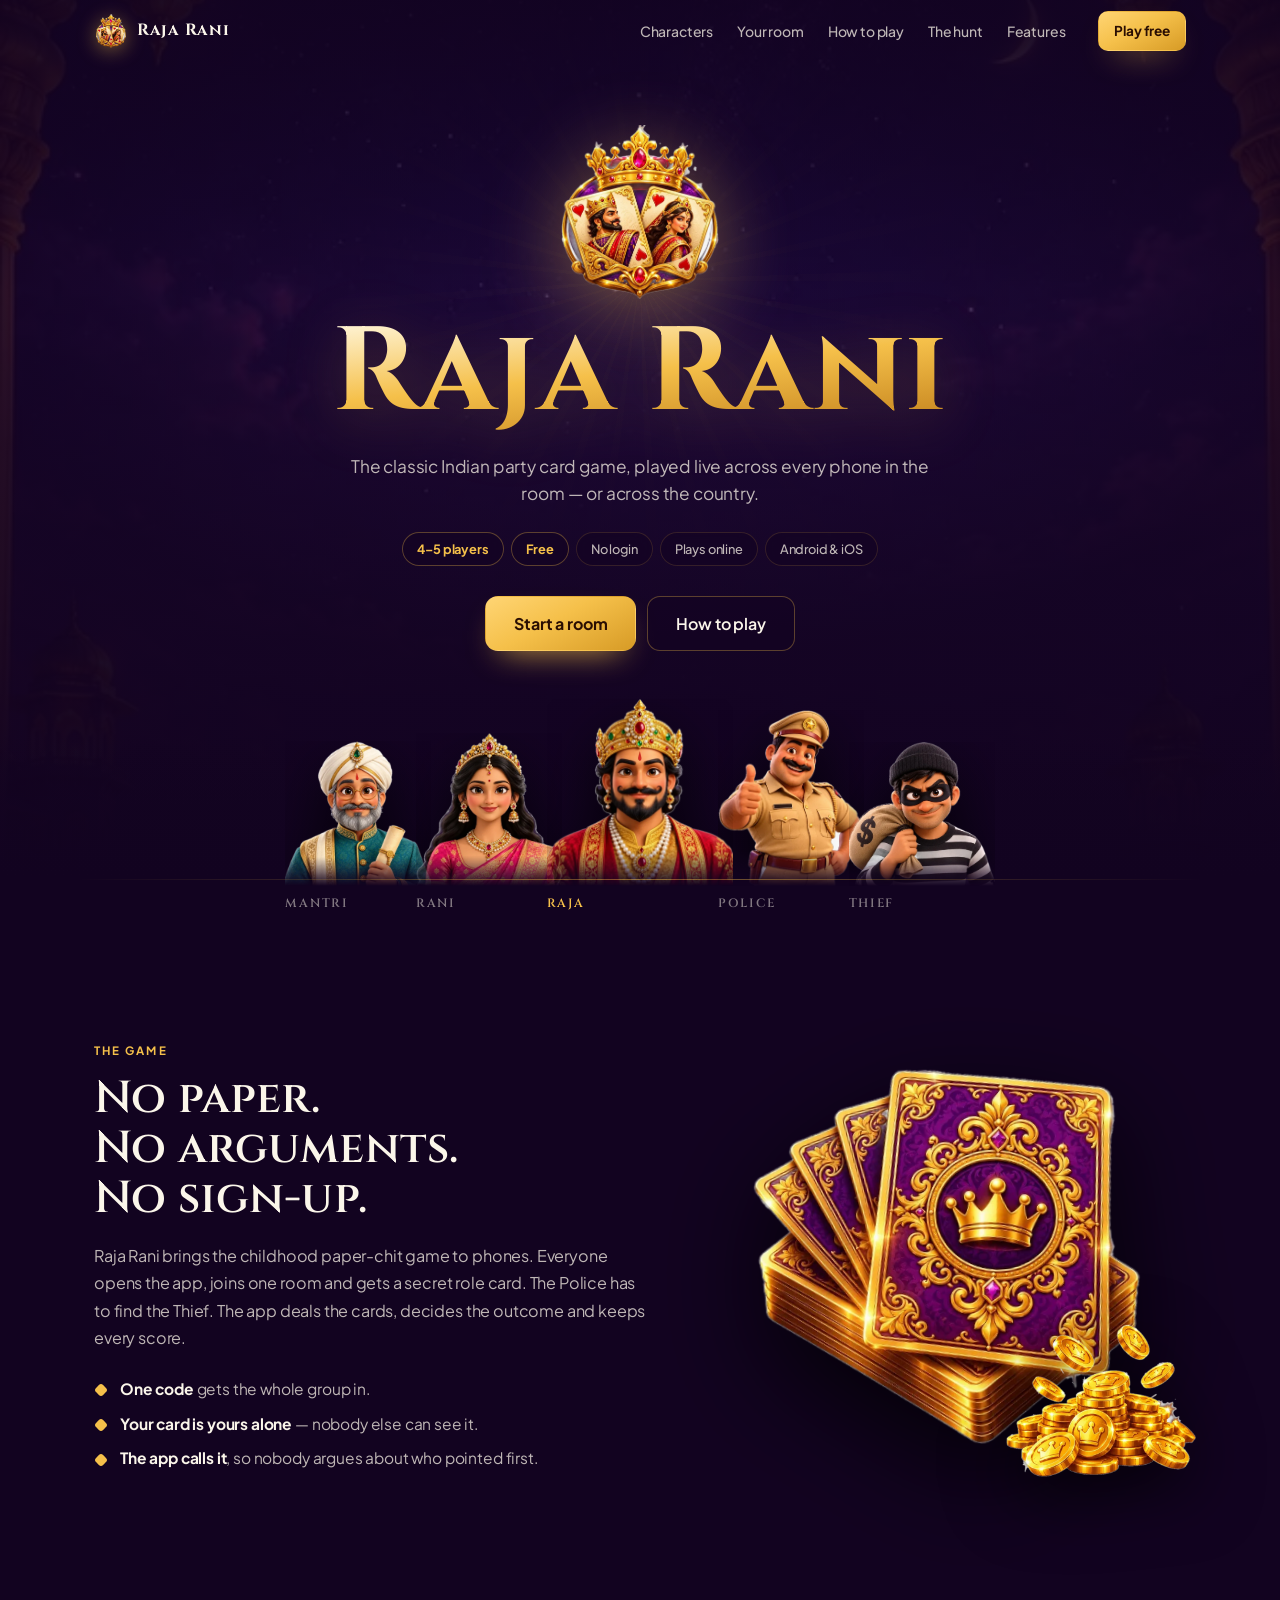
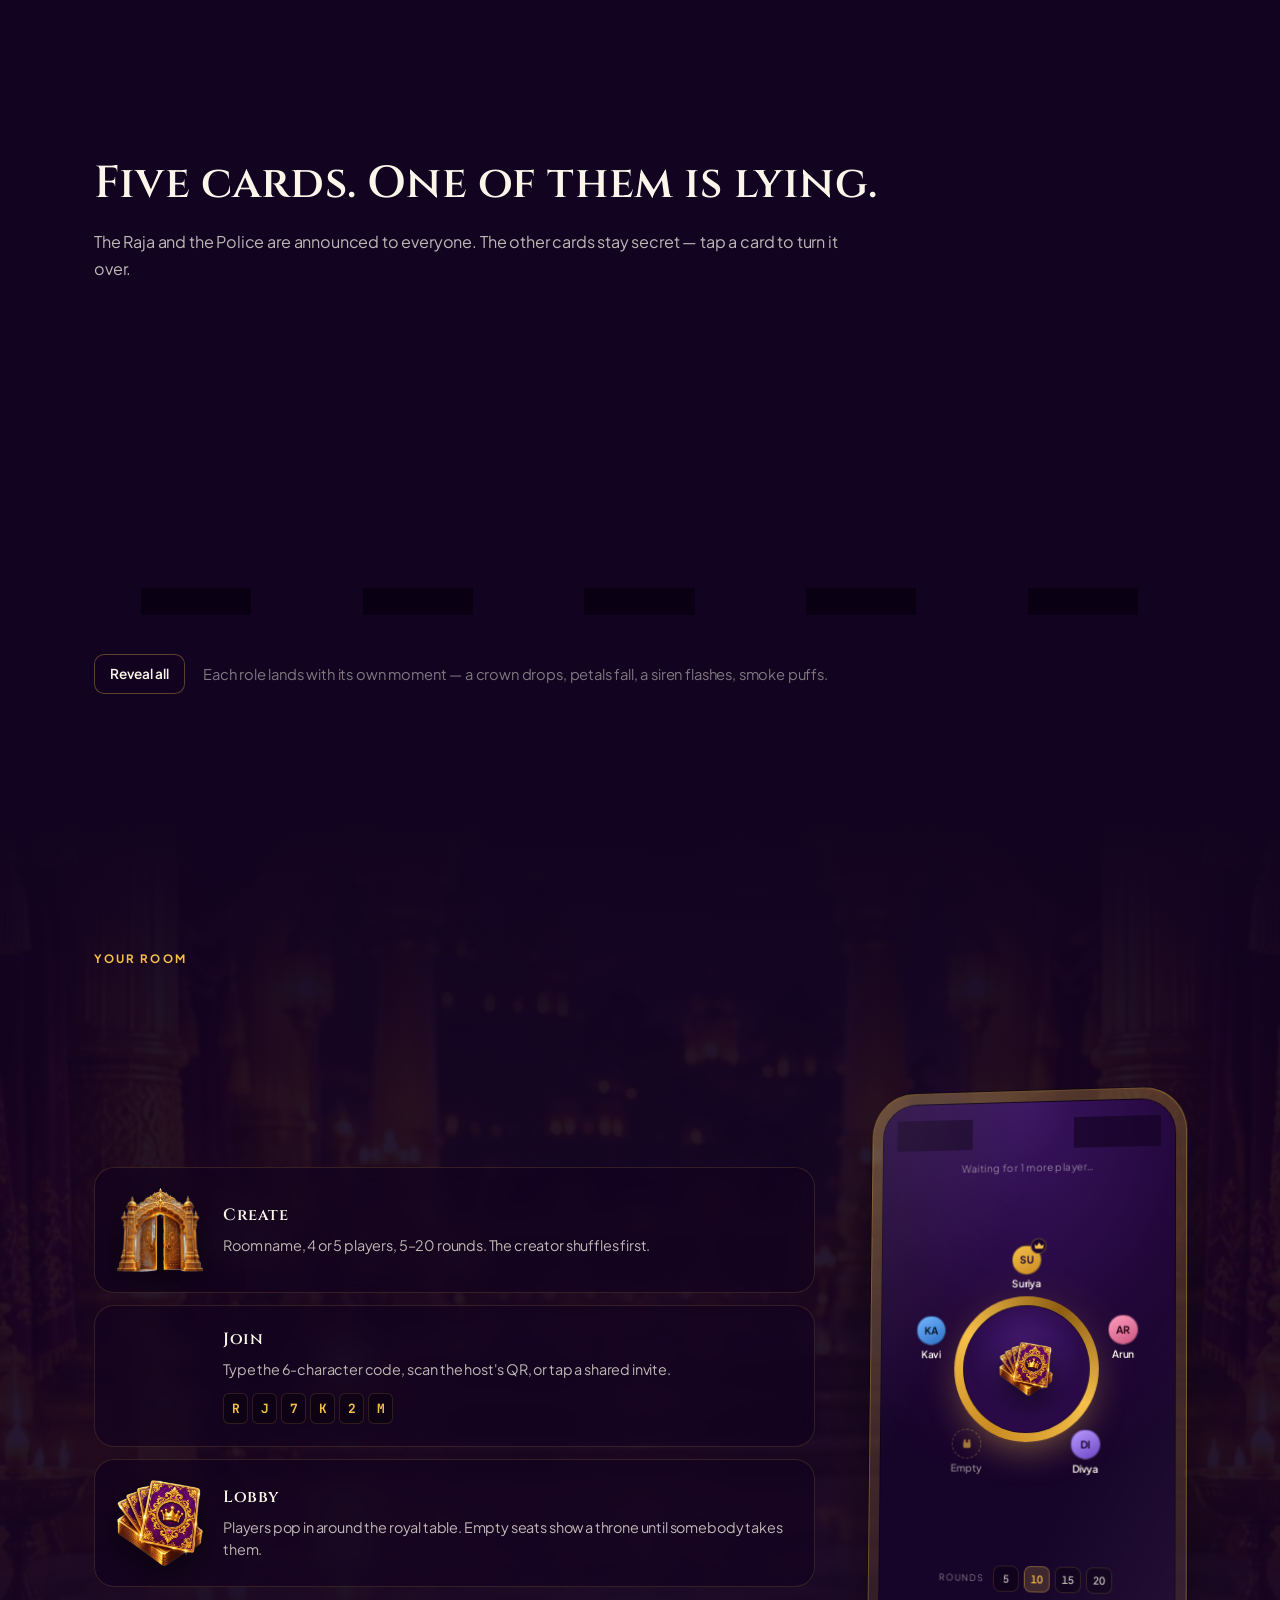
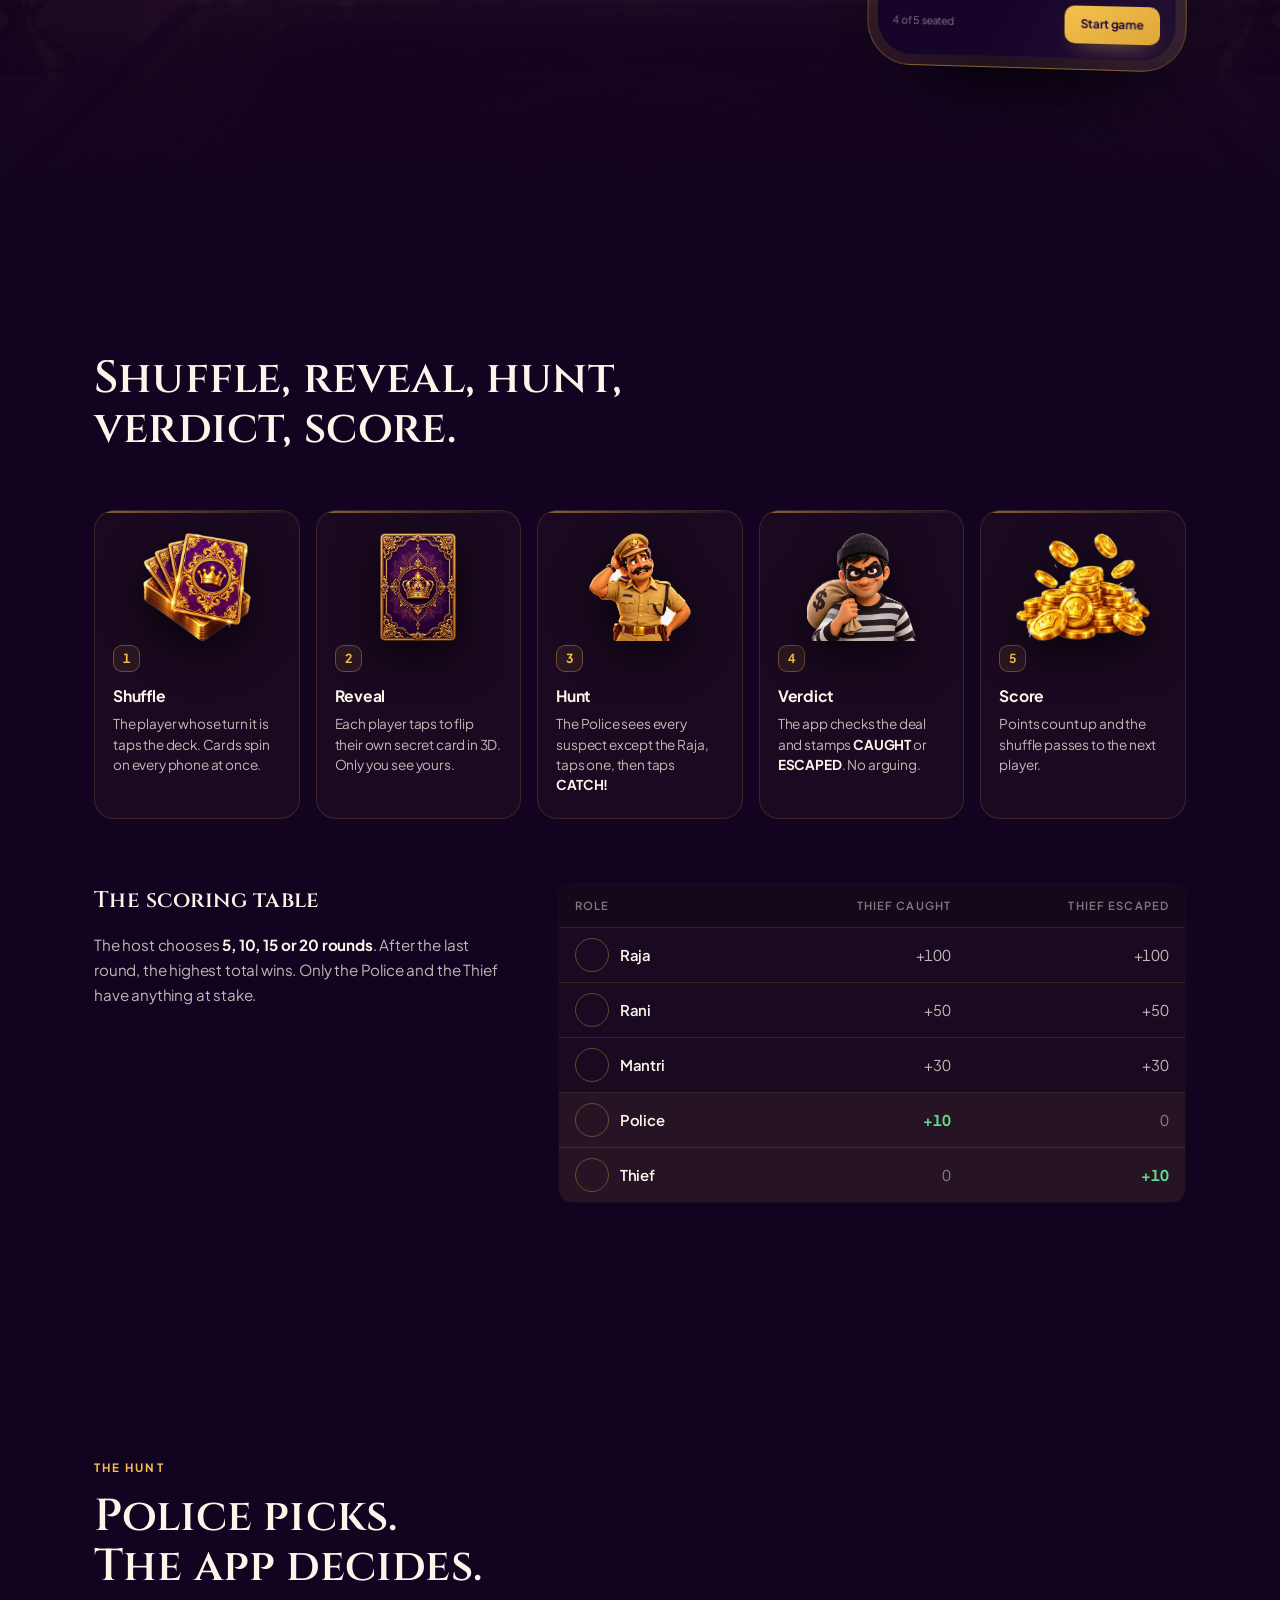
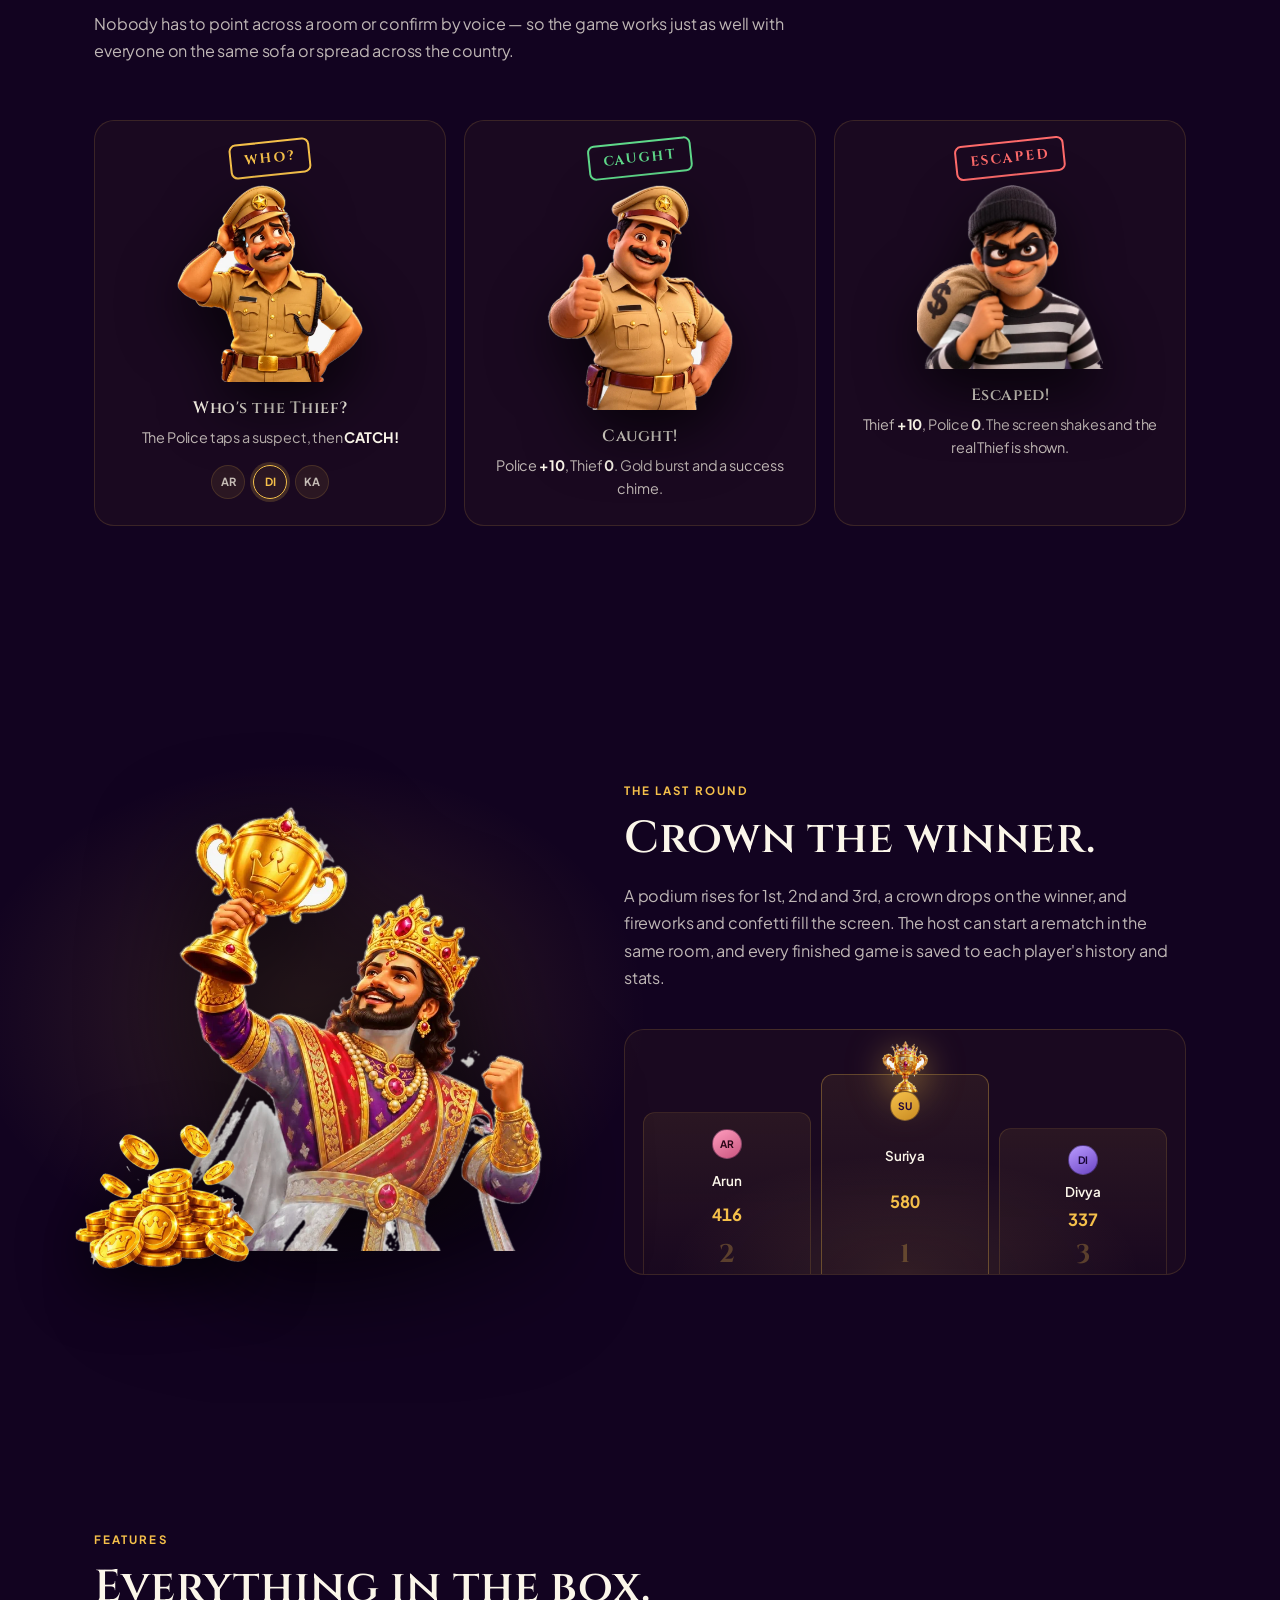
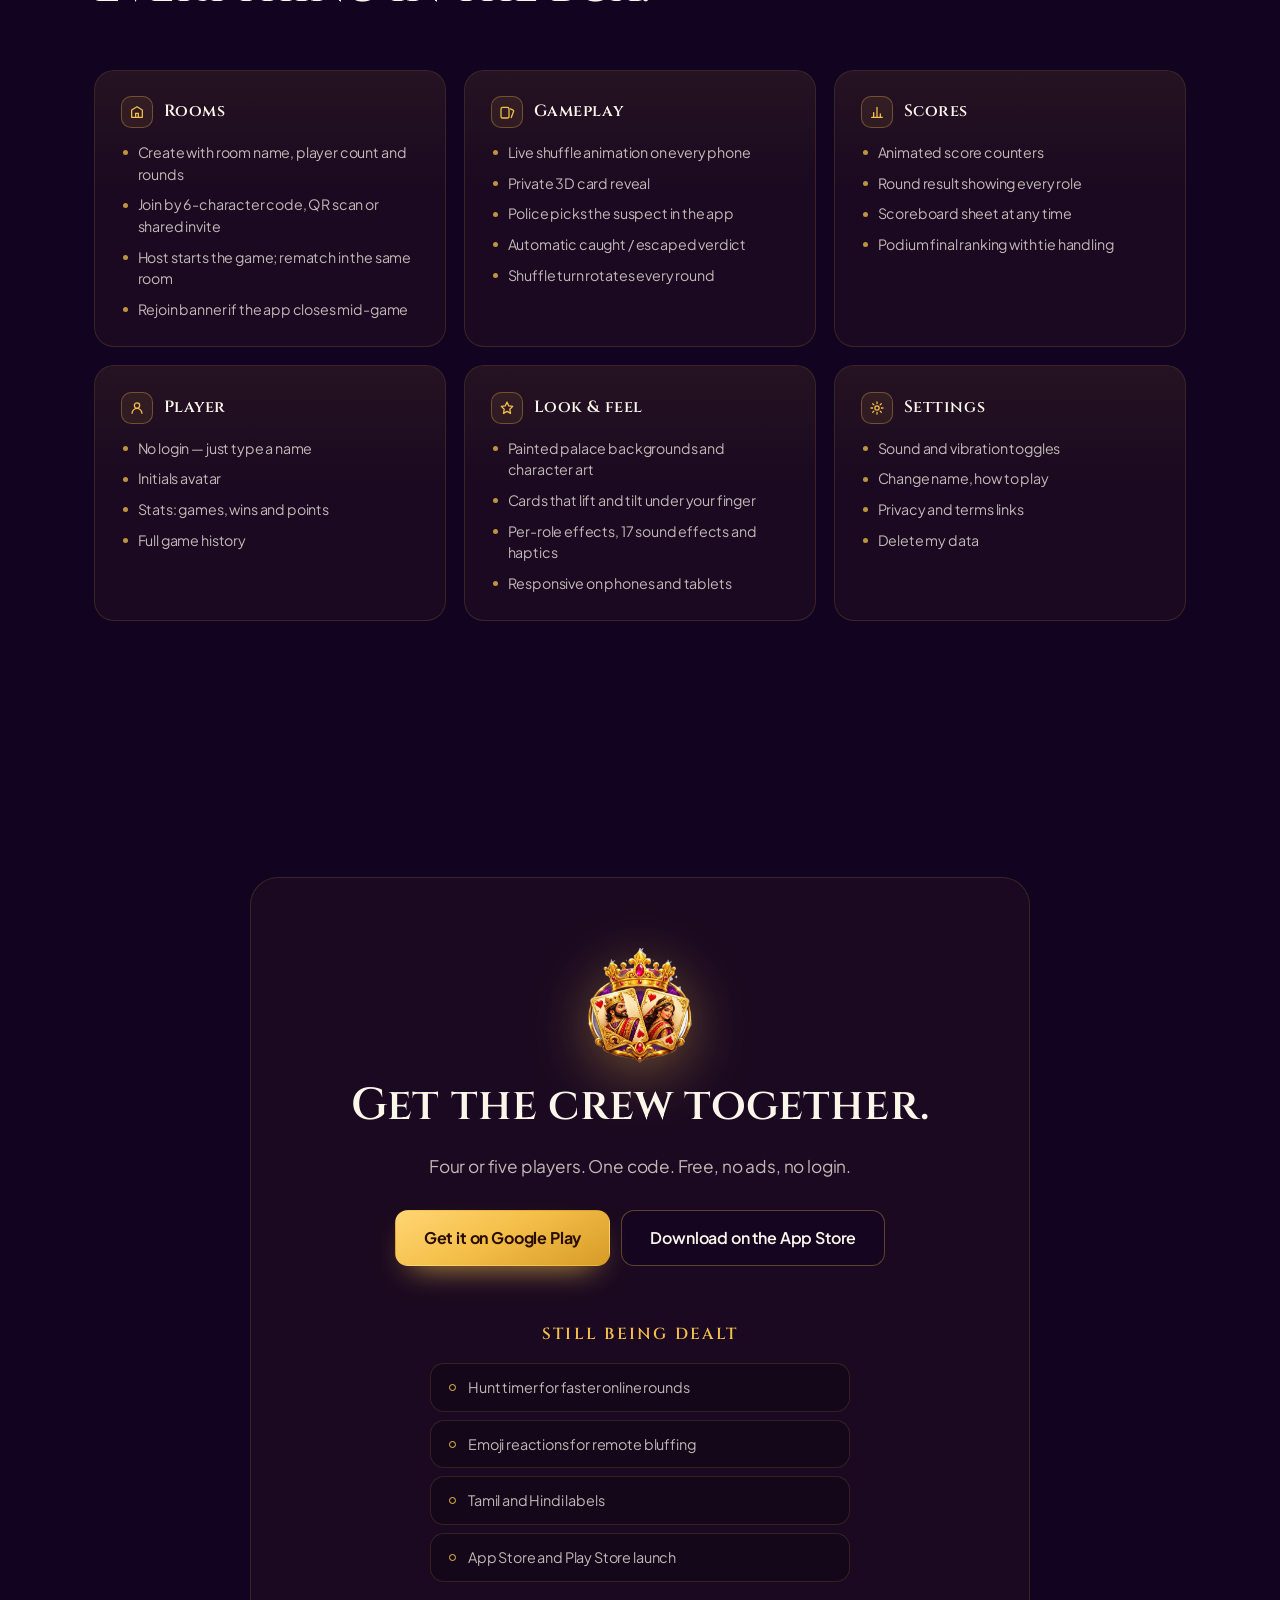
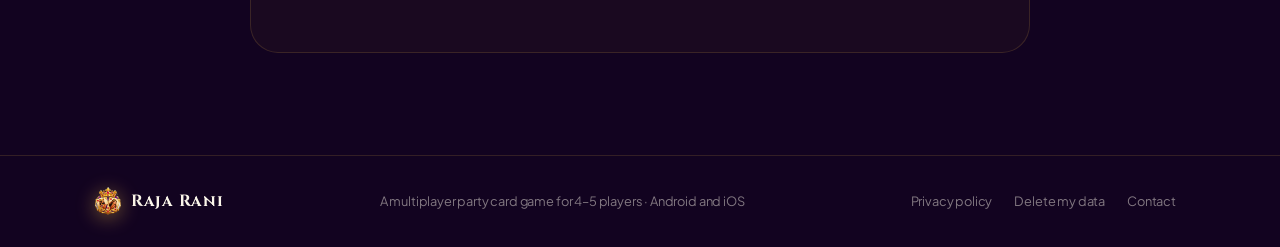
==== commit 9cdfa35e: "Add the privacy policy page required for the store listings Google Play and App Store review both ne" ====
--- a/index.html
+++ b/index.html
@@ -551,6 +551,11 @@
       <span class="brand__name">Raja Rani</span>
     </a>
     <p class="footer__legal">A multiplayer party card game for 4–5 players · Android and iOS</p>
+    <nav class="footer__links" aria-label="Legal">
+      <a href="privacy.html">Privacy policy</a>
+      <a href="privacy.html#delete">Delete my data</a>
+      <a href="mailto:kumaranthiru478@gmail.com">Contact</a>
+    </nav>
   </div>
 </footer>
 
--- a/styles.css
+++ b/styles.css
@@ -903,6 +903,20 @@
 .footer { border-top: 1px solid var(--border); padding-block: 30px; }
 .footer__inner { display: flex; align-items: center; justify-content: space-between; gap: 16px; flex-wrap: wrap; }
 .footer__legal { margin: 0; font-size: 0.8rem; color: var(--muted); }
+.footer__links { display: flex; flex-wrap: wrap; gap: 4px 2px; }
+.footer__links a {
+  padding: 5px 10px; border-radius: 8px;
+  font-size: 0.8rem; color: var(--muted);
+  transition: color 160ms var(--ease-out), background-color 160ms var(--ease-out);
+}
+.footer__links a[aria-current="page"] { color: var(--gold); }
+@media (hover: hover) and (pointer: fine) {
+  .footer__links a:hover { color: var(--gold); background: var(--surface-2); }
+}
+@media (max-width: 560px) {
+  .footer__inner { flex-direction: column; align-items: flex-start; gap: 14px; }
+  .footer__links { margin-left: -10px; }
+}
 
 /* ═══════════ SCROLL REVEAL ═══════════ */
 
@@ -968,6 +982,192 @@
   .matrix tbody th { padding-inline: 11px; gap: 8px; }
 }
 
+/* ═══════════ LEGAL PAGES ═══════════ */
+
+.legal-page { padding-top: calc(var(--nav-h) + clamp(30px, 6vw, 62px)); padding-bottom: clamp(60px, 9vw, 110px); }
+
+.legal-head { position: relative; margin-bottom: clamp(30px, 4.4vw, 52px); }
+.legal-head__glow {
+  position: absolute; left: 50%; top: -120px; transform: translateX(-50%);
+  width: min(720px, 100%); height: 320px; pointer-events: none;
+  background: radial-gradient(60% 60% at 50% 50%, rgba(245, 192, 74, .16), transparent 72%);
+}
+.legal-title {
+  position: relative; margin: 8px 0 0;
+  font-family: Cinzel, Georgia, serif; font-weight: 700;
+  font-size: clamp(2.1rem, 5.6vw, 3.4rem); line-height: 1.04;
+  letter-spacing: 0.012em;
+  background: linear-gradient(174deg, #FFF6DC 2%, var(--gold) 52%, #C07E1A 100%);
+  -webkit-background-clip: text; background-clip: text;
+  -webkit-text-fill-color: transparent; color: transparent;
+}
+.legal-meta {
+  position: relative; margin: 16px 0 0; display: flex; flex-wrap: wrap; gap: 6px 18px;
+  font-size: 0.8rem; color: var(--muted); font-variant-numeric: tabular-nums;
+}
+.legal-intro { position: relative; margin: 18px 0 0; max-width: 62ch; color: var(--text-2); font-size: 1.02rem; line-height: 1.68; }
+
+/* the plain-English summary, above the formal text */
+.tldr {
+  position: relative; margin-bottom: clamp(32px, 4.6vw, 58px);
+  padding: clamp(22px, 3vw, 34px);
+  border: 1px solid var(--border-2); border-radius: var(--r-lg);
+  background:
+    linear-gradient(180deg, rgba(245, 192, 74, .07), rgba(245, 192, 74, .02)),
+    var(--bg-2);
+}
+.tldr__title {
+  margin: 0 0 4px; font-family: Cinzel, Georgia, serif;
+  font-weight: 600; font-size: 1.16rem; letter-spacing: 0.02em; color: var(--gold);
+}
+.tldr__list { list-style: none; margin: 16px 0 0; padding: 0; display: grid; gap: 11px; }
+.tldr__list li {
+  position: relative; padding-left: 30px;
+  color: var(--text); font-size: 0.97rem; line-height: 1.6;
+}
+.tldr__list li::before {
+  content: ""; position: absolute; left: 0; top: 0.3em;
+  width: 17px; height: 17px; border-radius: 50%;
+  border: 1px solid var(--border-2);
+  background:
+    url("data:image/svg+xml,%3Csvg xmlns='http://www.w3.org/2000/svg' viewBox='0 0 24 24' fill='none' stroke='%23F5C04A' stroke-width='3.4' stroke-linecap='round' stroke-linejoin='round'%3E%3Cpath d='M20 6 9 17l-5-5'/%3E%3C/svg%3E") center / 11px 11px no-repeat,
+    rgba(245, 192, 74, .1);
+}
+
+/* two columns: contents rail + the text */
+.legal { display: grid; grid-template-columns: 218px minmax(0, 1fr); gap: clamp(26px, 4vw, 60px); align-items: start; }
+
+.legal__toc { position: sticky; top: calc(var(--nav-h) + 24px); }
+.legal__toc > summary { display: none; }
+.legal__toc > summary::-webkit-details-marker { display: none; }
+.legal__toc .eyebrow { display: block; margin-bottom: 10px; }
+.legal__toc ol { list-style: none; margin: 0; padding: 0; display: grid; gap: 1px; counter-reset: toc; }
+.legal__toc a {
+  display: block; padding: 6px 11px; border-radius: 9px;
+  font-size: 0.845rem; line-height: 1.45; color: var(--text-2);
+  transition: color 160ms var(--ease-out), background-color 160ms var(--ease-out);
+}
+.legal__toc a::before {
+  counter-increment: toc; content: counter(toc);
+  display: inline-block; width: 1.5em;
+  font-family: "JetBrains Mono", ui-monospace, monospace;
+  font-size: 0.76rem; color: var(--muted);
+}
+@media (hover: hover) and (pointer: fine) {
+  .legal__toc a:hover { color: var(--gold); background: var(--surface-2); }
+}
+
+.legal__body { max-width: 68ch; counter-reset: sec; }
+.legal__body h2 {
+  display: flex; gap: 12px; margin: clamp(38px, 4.6vw, 54px) 0 0;
+  font-family: Cinzel, Georgia, serif; font-weight: 600;
+  font-size: clamp(1.18rem, 2.2vw, 1.42rem); line-height: 1.26;
+  letter-spacing: 0.01em; color: var(--text);
+}
+.legal__body > section:first-child h2 { margin-top: 0; }
+.legal__body h2::before {
+  counter-increment: sec; content: counter(sec);
+  flex-shrink: 0; font-family: "JetBrains Mono", ui-monospace, monospace;
+  font-size: 0.84em; color: var(--gold); opacity: .85;
+}
+.legal__body h3 {
+  margin: 28px 0 0; font-size: 0.98rem; font-weight: 700;
+  letter-spacing: -0.005em; color: var(--text);
+}
+.legal__body p { margin: 13px 0 0; color: var(--text-2); font-size: 0.97rem; line-height: 1.72; }
+.legal__body p strong, .legal__body li strong { color: var(--text); font-weight: 600; }
+.legal__body a:not(.btn) {
+  color: var(--gold);
+  text-decoration: underline; text-underline-offset: 3px;
+  text-decoration-thickness: 1px; text-decoration-color: var(--border-2);
+  transition: text-decoration-color 160ms var(--ease-out);
+}
+@media (hover: hover) and (pointer: fine) {
+  .legal__body a:not(.btn):hover { text-decoration-color: var(--gold); }
+}
+.legal__body ul { list-style: none; margin: 14px 0 0; padding: 0; display: grid; gap: 10px; }
+.legal__body ul li {
+  position: relative; padding-left: 19px;
+  color: var(--text-2); font-size: 0.95rem; line-height: 1.66;
+}
+.legal__body ul li::before {
+  content: ""; position: absolute; left: 3px; top: 0.66em;
+  width: 5px; height: 5px; border-radius: 50%; background: var(--gold); opacity: .75;
+}
+/* the "never collected" list reads as crossed off, not ticked */
+.legal__body ul.nolist li { color: var(--text-2); padding-left: 24px; }
+.legal__body ul.nolist li::before {
+  content: "✕"; left: 0; top: 0;
+  width: auto; height: auto; border-radius: 0; background: none;
+  font-size: 0.82rem; font-weight: 700; color: var(--r-thief); opacity: 1;
+}
+
+/* data / permission tables */
+.ltable {
+  margin-top: 18px; overflow-x: auto; -webkit-overflow-scrolling: touch;
+  border: 1px solid var(--border); border-radius: var(--r-md); background: var(--surface);
+}
+.ltable table { width: 100%; min-width: 440px; border-collapse: collapse; font-size: 0.9rem; }
+.ltable thead th {
+  padding: 11px 15px; text-align: left; white-space: nowrap;
+  font-size: 0.68rem; letter-spacing: 0.1em; text-transform: uppercase;
+  color: var(--muted); font-weight: 600;
+  background: rgba(0, 0, 0, .2); border-bottom: 1px solid var(--border);
+}
+.ltable tbody th {
+  padding: 12px 15px; text-align: left; vertical-align: top;
+  font-weight: 600; color: var(--text); width: 27%;
+}
+.ltable tbody td {
+  padding: 12px 15px; text-align: left; vertical-align: top;
+  color: var(--text-2); line-height: 1.6;
+}
+.ltable tbody tr + tr th, .ltable tbody tr + tr td { border-top: 1px solid var(--border); }
+
+/* a highlighted aside — the delete route the stores ask for */
+.lnote {
+  margin-top: 20px; padding: 18px 20px;
+  border: 1px solid var(--border); border-left: 2px solid var(--gold);
+  border-radius: 0 var(--r-md) var(--r-md) 0;
+  background: var(--surface-2);
+}
+.lnote p { margin: 0; color: var(--text); font-size: 0.95rem; }
+.lnote p + p { margin-top: 9px; color: var(--text-2); }
+.lpath {
+  display: inline-block; padding: 1px 7px; border-radius: 6px;
+  border: 1px solid var(--border-2); background: rgba(0, 0, 0, .25);
+  font-family: "JetBrains Mono", ui-monospace, monospace;
+  font-size: 0.84em; color: var(--gold); white-space: nowrap;
+}
+
+.legal__end {
+  margin-top: clamp(40px, 5vw, 60px); padding-top: 22px;
+  border-top: 1px solid var(--border);
+  font-size: 0.84rem; color: var(--muted);
+}
+
+@media (max-width: 900px) {
+  .legal { grid-template-columns: minmax(0, 1fr); }
+  .legal__toc {
+    position: static; order: -1;
+    padding: 4px 8px; border: 1px solid var(--border);
+    border-radius: var(--r-md); background: var(--surface);
+  }
+  .legal__toc > summary {
+    display: flex; align-items: center; justify-content: space-between;
+    gap: 12px; padding: 12px 8px; cursor: pointer; list-style: none;
+    color: var(--gold);
+  }
+  .legal__toc .eyebrow { margin-bottom: 0; }
+  .legal__toc-chev { flex-shrink: 0; transition: transform 200ms var(--ease-out); }
+  .legal__toc[open] .legal__toc-chev { transform: rotate(180deg); }
+  .legal__toc ol { padding: 2px 0 10px; grid-template-columns: repeat(2, minmax(0, 1fr)); }
+  .legal__body { max-width: none; }
+}
+@media (max-width: 560px) {
+  .legal__toc ol { grid-template-columns: minmax(0, 1fr); }
+}
+
 /* ═══════════ REDUCED MOTION / TRANSPARENCY / CONTRAST ═══════════ */
 
 @media (prefers-reduced-motion: reduce) {
@@ -991,16 +1191,22 @@
   .roomchip, .chip, .tile, .rolecard__pts {
     backdrop-filter: none; -webkit-backdrop-filter: none; background: var(--solid);
   }
+  .tldr, .lnote, .ltable { background: var(--solid); }
   .hero__bg img, .rooms__bg img { opacity: .3; }
 }
 
 @media (prefers-contrast: more) {
   :root { --border: rgba(245,192,74,.42); --text-2: #FBF6EA; --muted: rgba(251,246,234,.78); }
   .card, .tile, .step, .nextlist li { background: var(--bg-2); }
+  .legal__body a:not(.btn) { text-decoration-color: var(--gold); }
   .hero__bg img, .rooms__bg img { opacity: .28; }
 }
 
 @media print {
   .nav, .hero__rays, .hero__bg, .rooms__bg, .device__glare, .device__shadow, .winner__glow, .next__glow { display: none; }
   body { background: #fff; color: #000; }
-}
+  .legal__toc, .legal-head__glow { display: none; }
+  .legal { display: block; }
+  .legal-title { -webkit-text-fill-color: #000; color: #000; background: none; }
+  .legal__body p, .legal__body li, .ltable tbody td { color: #000; }
+}
